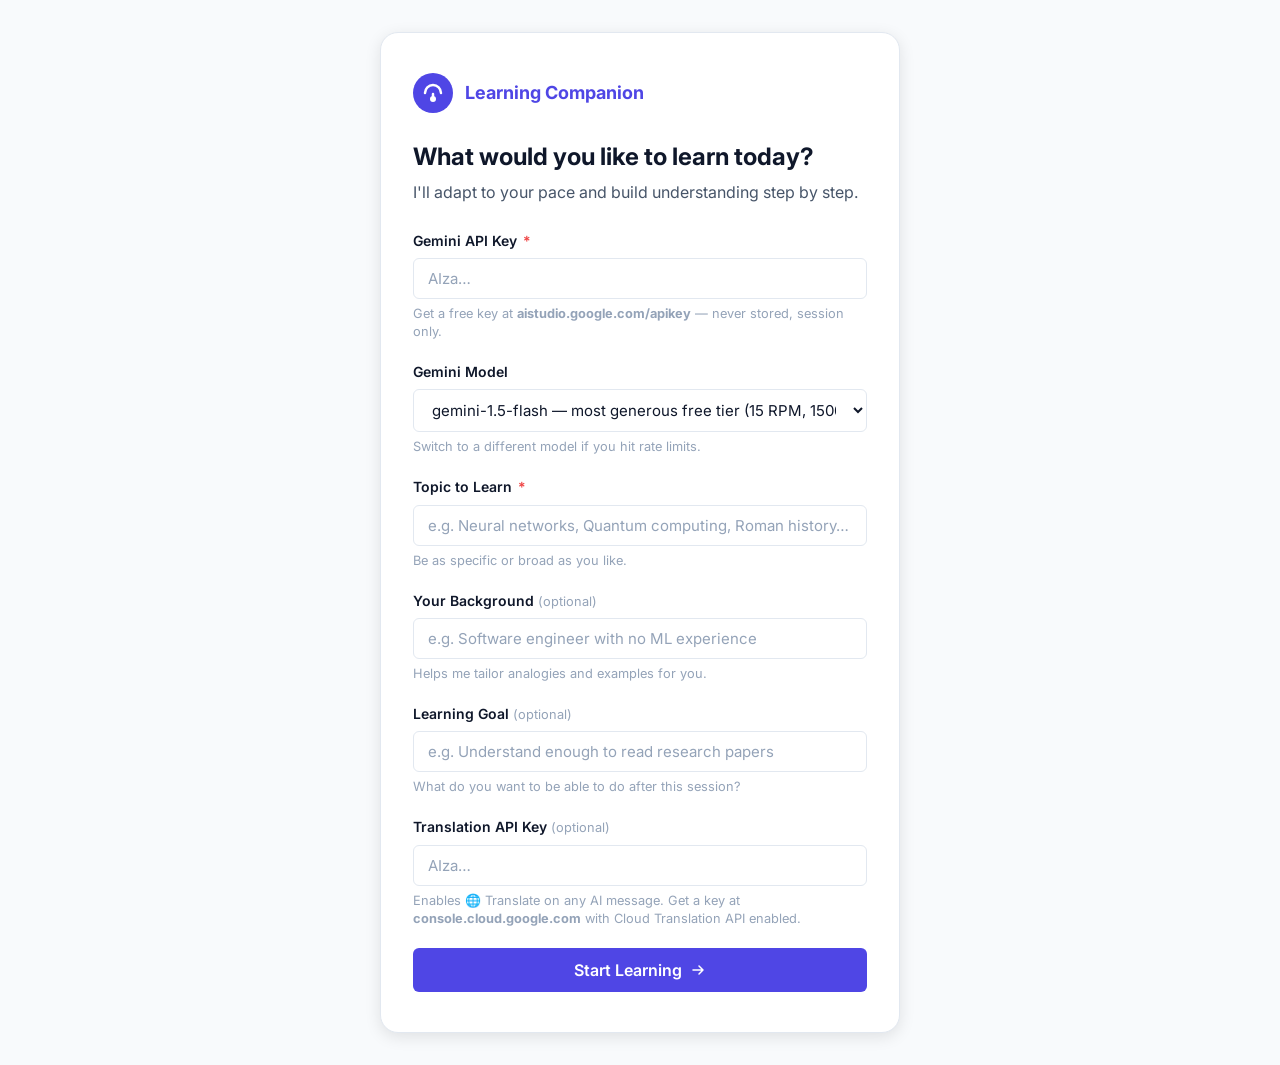
==== index.html @ 6a3974d8 "feat: model selector dropdown with gemini-1.5-flash as default - Add model dropdown (2.5-flash / 2.0" ====
<!DOCTYPE html>
<html lang="en">
<head>
  <meta charset="UTF-8" />
  <meta name="viewport" content="width=device-width, initial-scale=1.0" />
  <title>Learning Companion</title>
  <link rel="preconnect" href="https://fonts.googleapis.com" />
  <link rel="preconnect" href="https://fonts.gstatic.com" crossorigin />
  <link href="https://fonts.googleapis.com/css2?family=Inter:wght@400;500;600;700&family=JetBrains+Mono:wght@400;500&display=swap" rel="stylesheet" />
  <!-- Google Analytics 4 -->
  <script async src="https://www.googletagmanager.com/gtag/js?id=G-GL9PBMHZ4G"></script>
  <link rel="stylesheet" href="style.css?v=16" />
</head>
<body>
  <a href="#chat-messages" class="skip-nav">Skip to conversation</a>

  <!-- Setup Screen -->
  <div id="screen-setup" class="screen active" role="main" aria-label="Learning setup">
    <div class="setup-container">
      <div class="logo" aria-hidden="true">
        <svg width="40" height="40" viewBox="0 0 40 40" fill="none">
          <circle cx="20" cy="20" r="20" fill="#4F46E5"/>
          <path d="M12 20C12 15.6 15.6 12 20 12C24.4 12 28 15.6 28 20" stroke="white" stroke-width="2.5" stroke-linecap="round"/>
          <circle cx="20" cy="26" r="3" fill="white"/>
          <path d="M20 23V21" stroke="white" stroke-width="2.5" stroke-linecap="round"/>
        </svg>
        <span>Learning Companion</span>
      </div>

      <h1>What would you like to learn today?</h1>
      <p class="subtitle">I'll adapt to your pace and build understanding step by step.</p>

      <!-- Google Sign-In (shown when Firebase is ready) -->
      <div id="auth-section" class="auth-section" hidden aria-label="Google account">
        <button type="button" id="btn-google-signin" class="btn-google-signin" aria-label="Sign in with Google to save sessions to the cloud">
          <svg width="18" height="18" viewBox="0 0 18 18" fill="none" aria-hidden="true">
            <path fill="#4285F4" d="M17.64 9.2c0-.637-.057-1.251-.164-1.84H9v3.481h4.844c-.209 1.125-.843 2.078-1.796 2.717v2.258h2.908C16.658 12.015 17.64 10.741 17.64 9.2z"/>
            <path fill="#34A853" d="M9 18c2.43 0 4.467-.806 5.956-2.18l-2.908-2.258c-.806.54-1.837.861-3.048.861-2.344 0-4.328-1.584-5.036-3.711H.957v2.332A8.997 8.997 0 0 0 9 18z"/>
            <path fill="#FBBC05" d="M3.964 10.712A5.41 5.41 0 0 1 3.682 9c0-.593.102-1.17.282-1.71V4.958H.957A9.01 9.01 0 0 0 0 9c0 1.452.348 2.827.957 4.042l3.007-2.33z"/>
            <path fill="#EA4335" d="M9 3.58c1.321 0 2.508.454 3.44 1.345l2.582-2.58C13.463.891 11.426 0 9 0A9 9 0 0 0 .957 4.958L3.964 7.29C4.672 5.163 6.656 3.58 9 3.58z"/>
          </svg>
          Sign in with Google
        </button>
        <div id="auth-user-info" class="auth-user-info" hidden aria-live="polite">
          <img id="auth-avatar" class="auth-avatar" src="" alt="Profile picture" width="28" height="28" hidden />
          <span id="auth-name" class="auth-name"></span>
          <span class="auth-cloud-badge" aria-label="Sessions saved to Google Cloud">☁️ Saved to cloud</span>
          <button type="button" id="btn-signout" class="btn-link" aria-label="Sign out of Google">Sign out</button>
        </div>
      </div>

      <div id="session-banner" class="session-banner" hidden aria-live="polite">
        <span>📚 Previous session found.</span>
        <button id="btn-restore" class="btn-link">Restore it</button>
        <span>or start fresh below.</span>
      </div>

      <form id="setup-form" novalidate>
        <div class="field-group">
          <label for="api-key">Gemini API Key <span class="required" aria-label="required">*</span></label>
          <input type="password" id="api-key" placeholder="AIza…" autocomplete="off" required aria-describedby="api-key-hint" maxlength="50" />
          <span id="api-key-hint" class="field-hint">Get a free key at <strong>aistudio.google.com/apikey</strong> — never stored, session only.</span>
        </div>

        <div class="field-group">
          <label for="model-select">Gemini Model</label>
          <select id="model-select" aria-describedby="model-hint">
            <option value="gemini-2.5-flash">gemini-2.5-flash — latest, smartest (20 RPM free)</option>
            <option value="gemini-2.0-flash">gemini-2.0-flash — fast, reliable (15 RPM free)</option>
            <option value="gemini-1.5-flash" selected>gemini-1.5-flash — most generous free tier (15 RPM, 1500 RPD)</option>
          </select>
          <span id="model-hint" class="field-hint">Switch to a different model if you hit rate limits.</span>
        </div>

        <div class="field-group">
          <label for="topic">Topic to Learn <span class="required" aria-label="required">*</span></label>
          <input type="text" id="topic" placeholder="e.g. Neural networks, Quantum computing, Roman history…" required aria-describedby="topic-hint" maxlength="200" />
          <span id="topic-hint" class="field-hint">Be as specific or broad as you like.</span>
        </div>

        <div class="field-group">
          <label for="background">Your Background <span class="optional">(optional)</span></label>
          <input type="text" id="background" placeholder="e.g. Software engineer with no ML experience" aria-describedby="background-hint" maxlength="300" />
          <span id="background-hint" class="field-hint">Helps me tailor analogies and examples for you.</span>
        </div>

        <div class="field-group">
          <label for="goal">Learning Goal <span class="optional">(optional)</span></label>
          <input type="text" id="goal" placeholder="e.g. Understand enough to read research papers" aria-describedby="goal-hint" maxlength="300" />
          <span id="goal-hint" class="field-hint">What do you want to be able to do after this session?</span>
        </div>

        <div class="field-group">
          <label for="translate-key">Translation API Key <span class="optional">(optional)</span></label>
          <input type="password" id="translate-key" placeholder="AIza…" autocomplete="off" aria-describedby="translate-key-hint" maxlength="50" />
          <span id="translate-key-hint" class="field-hint">Enables 🌐 Translate on any AI message. Get a key at <strong>console.cloud.google.com</strong> with Cloud Translation API enabled.</span>
        </div>

        <button type="submit" class="btn-primary" id="start-btn">
          Start Learning
          <svg width="16" height="16" viewBox="0 0 16 16" fill="none" aria-hidden="true">
            <path d="M3 8H13M13 8L9 4M13 8L9 12" stroke="currentColor" stroke-width="1.5" stroke-linecap="round" stroke-linejoin="round"/>
          </svg>
        </button>
      </form>
    </div>
  </div>

  <!-- Learning Screen -->
  <div id="screen-learning" class="screen" role="region" aria-label="Learning session" hidden>
    <div class="learning-layout">

      <!-- Sidebar -->
      <aside class="sidebar" aria-label="Learning progress">
        <div class="sidebar-header">
          <div class="logo-sm" aria-hidden="true">🎓 Learning Companion</div>
          <button id="btn-new-session" class="btn-ghost" aria-label="Start new session">
            <svg width="14" height="14" viewBox="0 0 16 16" fill="none" aria-hidden="true">
              <path d="M2 8C2 4.68 4.68 2 8 2" stroke="currentColor" stroke-width="1.5" stroke-linecap="round"/>
              <path d="M14 8C14 11.32 11.32 14 8 14" stroke="currentColor" stroke-width="1.5" stroke-linecap="round"/>
              <path d="M5.5 2.5L2 2L2.5 5.5" stroke="currentColor" stroke-width="1.5" stroke-linecap="round" stroke-linejoin="round"/>
              <path d="M10.5 13.5L14 14L13.5 10.5" stroke="currentColor" stroke-width="1.5" stroke-linecap="round" stroke-linejoin="round"/>
            </svg>
            New
          </button>
        </div>

        <div class="profile-card" aria-live="polite" aria-label="Learner profile">
          <div class="profile-topic" id="sidebar-topic">—</div>
          <div class="level-row">
            <span class="label">Level</span>
            <span class="badge" id="sidebar-level">Assessing…</span>
          </div>
          <div class="progress-row">
            <span class="label">Understanding</span>
            <div class="progress-bar" role="progressbar" aria-valuenow="0" aria-valuemin="0" aria-valuemax="100" aria-label="Understanding score">
              <div class="progress-fill" id="progress-fill"></div>
            </div>
            <span class="progress-pct" id="progress-pct">0%</span>
          </div>
        </div>

        <div class="concepts-section">
          <h2 class="section-title">Concepts covered</h2>
          <ul id="concepts-list" class="concepts-list" aria-label="Concepts covered so far">
            <li class="concept-placeholder">Nothing yet — let's start!</li>
          </ul>
        </div>

        <div class="actions-section">
          <h2 class="section-title">Quick actions</h2>
          <div class="action-buttons" role="group" aria-label="Learning mode actions">
            <button class="action-btn" data-action="simpler"  aria-label="Explain more simply">🔽 Simpler</button>
            <button class="action-btn" data-action="deeper"   aria-label="Go deeper into topic">🔼 Deeper</button>
            <button class="action-btn" data-action="example"  aria-label="Give me an example">💡 Example</button>
            <button class="action-btn" data-action="quiz"     aria-label="Quiz me on this">🎯 Quiz Me</button>
            <button class="action-btn" data-action="summary"  aria-label="Summarise session">📋 Summary</button>
            <button class="action-btn" data-action="next"     aria-label="Move to next concept">➡️ Next Topic</button>
          </div>
        </div>
      </aside>

      <!-- Chat Area -->
      <section class="chat-section" aria-label="Conversation">
        <div class="chat-messages" id="chat-messages" role="log" aria-live="polite" aria-relevant="additions" aria-label="Chat messages">
        </div>

        <div class="chat-input-area">
          <form id="chat-form" novalidate>
            <textarea
              id="user-input"
              placeholder="Ask anything, answer questions, or say 'I don't understand'…"
              rows="1"
              aria-label="Your message"
              maxlength="2000"
            ></textarea>
            <button type="submit" id="send-btn" class="btn-send" aria-label="Send message" disabled>
              <svg width="20" height="20" viewBox="0 0 20 20" fill="none" aria-hidden="true">
                <path d="M4 10H16M16 10L11 5M16 10L11 15" stroke="currentColor" stroke-width="1.8" stroke-linecap="round" stroke-linejoin="round"/>
              </svg>
            </button>
          </form>
          <p class="input-hint">
            <kbd>Enter</kbd> to send · <kbd>Shift+Enter</kbd> for new line ·
            <kbd>Ctrl+/</kbd> focus input
          </p>
        </div>
      </section>
    </div>
  </div>

  <!-- Firebase SDKs (loaded before app.js) -->
  <script src="https://www.gstatic.com/firebasejs/10.12.0/firebase-app-compat.js"></script>
  <script src="https://www.gstatic.com/firebasejs/10.12.0/firebase-auth-compat.js"></script>
  <script src="https://www.gstatic.com/firebasejs/10.12.0/firebase-firestore-compat.js"></script>
  <script src="app.js?v=16"></script>
</body>
</html>
---- style.css ----
/* ── Reset & Base ─────────────────────────────────────────── */
*, *::before, *::after { box-sizing: border-box; margin: 0; padding: 0; }
[hidden] { display: none !important; }

:root {
  --brand:       #4F46E5;
  --brand-light: #EEF2FF;
  --brand-dark:  #3730A3;
  --surface:     #FFFFFF;
  --surface-2:   #F8FAFC;
  --surface-3:   #F1F5F9;
  --border:      #E2E8F0;
  --text-1:      #0F172A;
  --text-2:      #475569;
  --text-3:      #94A3B8;
  --success:     #10B981;
  --warning:     #F59E0B;
  --error:       #EF4444;
  --radius-sm:   6px;
  --radius-md:   12px;
  --radius-lg:   18px;
  --shadow-sm:   0 1px 3px rgba(0,0,0,.08);
  --shadow-md:   0 4px 16px rgba(0,0,0,.10);
  --transition:  180ms ease;
}

html { font-size: 16px; -webkit-font-smoothing: antialiased; }

body {
  font-family: 'Inter', system-ui, sans-serif;
  background: var(--surface-2);
  color: var(--text-1);
  min-height: 100vh;
  line-height: 1.6;
}

/* ── Skip Nav ─────────────────────────────────────────────── */
.skip-nav {
  position: absolute;
  top: -100%;
  left: 1rem;
  background: var(--brand);
  color: #fff;
  padding: .5rem 1rem;
  border-radius: 0 0 var(--radius-sm) var(--radius-sm);
  text-decoration: none;
  font-weight: 600;
  font-size: .875rem;
  z-index: 1000;
  transition: top .2s;
}
.skip-nav:focus { top: 0; }

/* ── Screens ──────────────────────────────────────────────── */
.screen { display: none; }
.screen.active { display: flex; }

/* ── Setup Screen ─────────────────────────────────────────── */
#screen-setup {
  min-height: 100vh;
  align-items: center;
  justify-content: center;
  padding: 2rem 1rem;
}

.setup-container {
  background: var(--surface);
  border: 1px solid var(--border);
  border-radius: var(--radius-lg);
  padding: 2.5rem 2rem;
  width: 100%;
  max-width: 520px;
  box-shadow: var(--shadow-md);
}

.logo {
  display: flex;
  align-items: center;
  gap: .75rem;
  margin-bottom: 1.75rem;
  font-size: 1.125rem;
  font-weight: 700;
  color: var(--brand);
}

.setup-container h1 {
  font-size: 1.5rem;
  font-weight: 700;
  line-height: 1.3;
  margin-bottom: .5rem;
}

.subtitle { color: var(--text-2); margin-bottom: 1.5rem; }

/* ── Session Banner ───────────────────────────────────────── */
.session-banner {
  background: var(--brand-light);
  border: 1px solid #C7D2FE;
  border-radius: var(--radius-sm);
  padding: .625rem .875rem;
  margin-bottom: 1.25rem;
  font-size: .875rem;
  color: var(--brand-dark);
  display: flex;
  align-items: center;
  gap: .4rem;
  flex-wrap: wrap;
}

.btn-link {
  background: none;
  border: none;
  color: var(--brand);
  font-weight: 600;
  cursor: pointer;
  font-size: inherit;
  font-family: inherit;
  text-decoration: underline;
  padding: 0;
}
.btn-link:hover { color: var(--brand-dark); }

/* ── Form Fields ──────────────────────────────────────────── */
.field-group {
  display: flex;
  flex-direction: column;
  gap: .375rem;
  margin-bottom: 1.25rem;
}

label { font-size: .875rem; font-weight: 600; color: var(--text-1); }
.required { color: var(--error); margin-left: .15rem; }
.optional  { font-weight: 400; color: var(--text-3); font-size: .8rem; }

input[type="text"],
input[type="password"],
select,
textarea {
  width: 100%;
  padding: .625rem .875rem;
  border: 1.5px solid var(--border);
  border-radius: var(--radius-sm);
  font-family: inherit;
  font-size: .9375rem;
  color: var(--text-1);
  background: var(--surface);
  transition: border-color var(--transition), box-shadow var(--transition);
  outline: none;
}

select { cursor: pointer; }
input:focus, select:focus, textarea:focus {
  border-color: var(--brand);
  box-shadow: 0 0 0 3px rgba(79,70,229,.12);
}

input::placeholder, textarea::placeholder { color: var(--text-3); }
.field-hint { font-size: .8rem; color: var(--text-3); line-height: 1.4; }

/* ── Buttons ──────────────────────────────────────────────── */
.btn-primary {
  display: flex;
  align-items: center;
  justify-content: center;
  gap: .5rem;
  width: 100%;
  padding: .75rem 1.25rem;
  background: var(--brand);
  color: #fff;
  font-family: inherit;
  font-size: 1rem;
  font-weight: 600;
  border: none;
  border-radius: var(--radius-sm);
  cursor: pointer;
  transition: background var(--transition), transform var(--transition);
  margin-top: .5rem;
}
.btn-primary:hover   { background: var(--brand-dark); }
.btn-primary:active  { transform: scale(.98); }
.btn-primary:disabled { opacity: .55; cursor: not-allowed; transform: none; }

.btn-ghost {
  display: flex;
  align-items: center;
  gap: .4rem;
  padding: .375rem .625rem;
  background: transparent;
  color: var(--text-2);
  font-family: inherit;
  font-size: .8125rem;
  font-weight: 500;
  border: 1px solid var(--border);
  border-radius: var(--radius-sm);
  cursor: pointer;
  transition: background var(--transition), color var(--transition);
}
.btn-ghost:hover { background: var(--surface-3); color: var(--text-1); }

/* ── Learning Layout ──────────────────────────────────────── */
#screen-learning { flex-direction: column; height: 100vh; overflow: hidden; }

.learning-layout {
  display: grid;
  grid-template-columns: 260px 1fr;
  height: 100%;
  overflow: hidden;
}

/* ── Sidebar ──────────────────────────────────────────────── */
.sidebar {
  display: flex;
  flex-direction: column;
  gap: 1.25rem;
  padding: 1.25rem;
  background: var(--surface);
  border-right: 1px solid var(--border);
  overflow-y: auto;
}

.sidebar-header {
  display: flex;
  align-items: center;
  justify-content: space-between;
}

.logo-sm {
  font-size: .8125rem;
  font-weight: 700;
  color: var(--brand);
}

.profile-card {
  background: var(--brand-light);
  border: 1px solid #C7D2FE;
  border-radius: var(--radius-md);
  padding: 1rem;
  display: flex;
  flex-direction: column;
  gap: .75rem;
}

.profile-topic { font-size: .9375rem; font-weight: 700; color: var(--brand-dark); line-height: 1.3; }

.level-row, .progress-row {
  display: flex;
  align-items: center;
  gap: .5rem;
  flex-wrap: wrap;
}

.label {
  font-size: .75rem;
  font-weight: 600;
  color: var(--text-2);
  text-transform: uppercase;
  letter-spacing: .04em;
  white-space: nowrap;
}

.badge {
  font-size: .75rem;
  font-weight: 600;
  padding: .2rem .6rem;
  border-radius: 999px;
  background: var(--brand);
  color: #fff;
}

.progress-bar {
  flex: 1;
  height: 6px;
  background: #C7D2FE;
  border-radius: 999px;
  overflow: hidden;
  min-width: 60px;
}

.progress-fill {
  height: 100%;
  width: 0%;
  background: var(--brand);
  border-radius: 999px;
  transition: width .6s ease;
}

.progress-pct { font-size: .75rem; font-weight: 600; color: var(--brand-dark); min-width: 2.5rem; text-align: right; }

/* ── Concepts ─────────────────────────────────────────────── */
.section-title {
  font-size: .75rem;
  font-weight: 700;
  color: var(--text-3);
  text-transform: uppercase;
  letter-spacing: .06em;
  margin-bottom: .5rem;
}

.concepts-list { list-style: none; display: flex; flex-direction: column; gap: .375rem; }

.concept-item {
  display: flex;
  align-items: center;
  gap: .5rem;
  font-size: .8125rem;
  color: var(--text-2);
}
.concept-item::before { content: "✓"; color: var(--success); font-weight: 700; font-size: .75rem; flex-shrink: 0; }
.concept-placeholder { font-size: .8125rem; color: var(--text-3); font-style: italic; }

/* ── Action Buttons ───────────────────────────────────────── */
.action-buttons { display: grid; grid-template-columns: 1fr 1fr; gap: .5rem; }

.action-btn {
  display: flex;
  align-items: center;
  gap: .35rem;
  padding: .5rem .625rem;
  background: var(--surface-3);
  border: 1px solid var(--border);
  border-radius: var(--radius-sm);
  font-family: inherit;
  font-size: .78rem;
  font-weight: 500;
  color: var(--text-2);
  cursor: pointer;
  transition: background var(--transition), color var(--transition), border-color var(--transition);
  text-align: left;
}
.action-btn:hover { background: var(--brand-light); border-color: #A5B4FC; color: var(--brand-dark); }

/* ── Chat ─────────────────────────────────────────────────── */
.chat-section { display: flex; flex-direction: column; overflow: hidden; background: var(--surface-2); }

.chat-messages {
  flex: 1;
  overflow-y: auto;
  padding: 1.5rem 1.25rem;
  display: flex;
  flex-direction: column;
  gap: 1rem;
  scroll-behavior: smooth;
}

/* ── Message Bubbles ──────────────────────────────────────── */
.message {
  display: flex;
  gap: .75rem;
  max-width: 780px;
  animation: fadeUp .2s ease;
}
@keyframes fadeUp {
  from { opacity: 0; transform: translateY(8px); }
  to   { opacity: 1; transform: translateY(0); }
}

.message.user { align-self: flex-end; flex-direction: row-reverse; }

.message-avatar {
  width: 32px;
  height: 32px;
  border-radius: 50%;
  display: flex;
  align-items: center;
  justify-content: center;
  font-size: .8rem;
  font-weight: 700;
  flex-shrink: 0;
  margin-top: .25rem;
}
.message.assistant .message-avatar { background: var(--brand); color: #fff; }
.message.user .message-avatar { background: var(--surface-3); color: var(--text-2); border: 1px solid var(--border); }

.message-content { display: flex; flex-direction: column; gap: .375rem; max-width: calc(100% - 3rem); }

.message-bubble {
  padding: .875rem 1.125rem;
  border-radius: var(--radius-md);
  font-size: .9375rem;
  line-height: 1.65;
}
.message.assistant .message-bubble {
  background: var(--surface);
  border: 1px solid var(--border);
  border-top-left-radius: 4px;
  box-shadow: var(--shadow-sm);
}
.message.user .message-bubble {
  background: var(--brand);
  color: #fff;
  border-top-right-radius: 4px;
}

/* Message actions row */
.message-actions {
  display: flex;
  gap: .375rem;
  align-items: center;
  padding: 0 .25rem;
}

.msg-action-btn {
  display: flex;
  align-items: center;
  gap: .25rem;
  padding: .2rem .5rem;
  font-family: inherit;
  font-size: .72rem;
  font-weight: 500;
  color: var(--text-3);
  background: transparent;
  border: 1px solid transparent;
  border-radius: var(--radius-sm);
  cursor: pointer;
  transition: all var(--transition);
  white-space: nowrap;
}
.msg-action-btn:hover { background: var(--surface-3); border-color: var(--border); color: var(--text-2); }
.msg-action-btn.active { color: var(--brand); border-color: #A5B4FC; background: var(--brand-light); }

/* Markdown styles inside bubbles */
.message-bubble h1, .message-bubble h2, .message-bubble h3 {
  font-size: 1rem; font-weight: 700; margin: .75rem 0 .35rem; color: var(--text-1);
}
.message-bubble h1:first-child,
.message-bubble h2:first-child,
.message-bubble h3:first-child { margin-top: 0; }
.message-bubble p { margin-bottom: .6rem; }
.message-bubble p:last-child { margin-bottom: 0; }
.message-bubble ul, .message-bubble ol { padding-left: 1.4rem; margin-bottom: .6rem; }
.message-bubble li { margin-bottom: .25rem; }
.message-bubble code {
  font-family: 'JetBrains Mono', monospace;
  font-size: .85em;
  background: var(--surface-3);
  padding: .1em .35em;
  border-radius: 4px;
  color: var(--brand-dark);
}
.message-bubble pre {
  background: var(--text-1);
  color: #E2E8F0;
  padding: .875rem 1rem;
  border-radius: var(--radius-sm);
  overflow-x: auto;
  margin: .75rem 0;
}
.message-bubble pre code { background: transparent; color: inherit; padding: 0; font-size: .82rem; }
.message-bubble strong { font-weight: 700; }
.message-bubble em { font-style: italic; }
.message-bubble blockquote {
  border-left: 3px solid var(--brand);
  padding-left: .875rem;
  color: var(--text-2);
  font-style: italic;
  margin: .5rem 0;
}

/* Streaming cursor */
.streaming-cursor::after {
  content: '▋';
  color: var(--brand);
  animation: blink .7s steps(1) infinite;
}
@keyframes blink { 50% { opacity: 0; } }

/* ── Typing indicator ─────────────────────────────────────── */
.typing-indicator { display: flex; gap: 4px; align-items: center; padding: .5rem 0; }
.typing-dot { width: 7px; height: 7px; border-radius: 50%; background: var(--text-3); animation: bounce .9s infinite; }
.typing-dot:nth-child(2) { animation-delay: .15s; }
.typing-dot:nth-child(3) { animation-delay: .30s; }
@keyframes bounce { 0%, 80%, 100% { transform: translateY(0); } 40% { transform: translateY(-6px); } }

/* ── Chat Input ───────────────────────────────────────────── */
.chat-input-area {
  padding: .875rem 1.25rem 1rem;
  background: var(--surface);
  border-top: 1px solid var(--border);
}
#chat-form { display: flex; gap: .625rem; align-items: flex-end; }
textarea#user-input {
  flex: 1;
  resize: none;
  max-height: 160px;
  overflow-y: auto;
  padding: .625rem .875rem;
  border-radius: var(--radius-md);
  font-size: .9375rem;
  line-height: 1.5;
  border: 1.5px solid var(--border);
}
.btn-send {
  width: 42px;
  height: 42px;
  border-radius: 50%;
  background: var(--brand);
  border: none;
  color: #fff;
  cursor: pointer;
  display: flex;
  align-items: center;
  justify-content: center;
  transition: background var(--transition), transform var(--transition);
  flex-shrink: 0;
}
.btn-send:hover   { background: var(--brand-dark); }
.btn-send:active  { transform: scale(.93); }
.btn-send:disabled { opacity: .45; cursor: not-allowed; transform: none; }

.input-hint { font-size: .75rem; color: var(--text-3); margin-top: .45rem; text-align: right; }
kbd {
  font-family: 'JetBrains Mono', monospace;
  font-size: .7rem;
  background: var(--surface-3);
  border: 1px solid var(--border);
  border-radius: 3px;
  padding: .05rem .3rem;
}

/* ── Toast ────────────────────────────────────────────────── */
.toast {
  position: fixed;
  bottom: 1.5rem;
  left: 50%;
  transform: translateX(-50%);
  background: var(--error);
  color: #fff;
  padding: .75rem 1.25rem;
  border-radius: var(--radius-md);
  font-size: .875rem;
  font-weight: 500;
  box-shadow: var(--shadow-md);
  z-index: 999;
  animation: toastIn .25s ease;
  max-width: 90vw;
  text-align: center;
}
@keyframes toastIn {
  from { opacity: 0; transform: translateX(-50%) translateY(12px); }
  to   { opacity: 1; transform: translateX(-50%) translateY(0); }
}
.toast-warning { background: var(--warning); color: #1a1a1a; }

/* ── Focus visible (keyboard nav) ────────────────────────── */
:focus-visible {
  outline: 2.5px solid var(--brand);
  outline-offset: 2px;
  border-radius: 3px;
}

/* ── Google Auth Section ──────────────────────────────────── */
.auth-section {
  margin-bottom: 1.25rem;
  display: flex;
  flex-direction: column;
  gap: .625rem;
}

.btn-google-signin {
  display: flex;
  align-items: center;
  justify-content: center;
  gap: .625rem;
  width: 100%;
  padding: .625rem 1rem;
  background: #fff;
  color: #3c4043;
  font-family: inherit;
  font-size: .9rem;
  font-weight: 500;
  border: 1.5px solid var(--border);
  border-radius: var(--radius-sm);
  cursor: pointer;
  transition: background var(--transition), box-shadow var(--transition);
  box-shadow: var(--shadow-sm);
}
.btn-google-signin:hover {
  background: var(--surface-2);
  box-shadow: var(--shadow-md);
}

.auth-user-info {
  display: flex;
  align-items: center;
  gap: .5rem;
  padding: .5rem .75rem;
  background: #F0FDF4;
  border: 1px solid #BBF7D0;
  border-radius: var(--radius-sm);
  font-size: .8125rem;
  flex-wrap: wrap;
}

.auth-avatar {
  width: 28px;
  height: 28px;
  border-radius: 50%;
  object-fit: cover;
  flex-shrink: 0;
}

.auth-name {
  font-weight: 600;
  color: var(--text-1);
  flex: 1;
  min-width: 0;
  overflow: hidden;
  text-overflow: ellipsis;
  white-space: nowrap;
}

.auth-cloud-badge {
  font-size: .75rem;
  color: #16A34A;
  font-weight: 500;
  white-space: nowrap;
}

.btn-signout {
  font-size: .75rem;
  margin-left: auto;
}

/* ── MCQ Quiz ─────────────────────────────────────────────── */
.mcq-options {
  display: grid;
  gap: .5rem;
  margin-top: .875rem;
}
.mcq-option {
  display: flex;
  align-items: flex-start;
  gap: .625rem;
  padding: .625rem .875rem;
  background: var(--surface);
  border: 1.5px solid var(--border);
  border-radius: var(--radius-sm);
  font-family: inherit;
  font-size: .9rem;
  text-align: left;
  cursor: pointer;
  transition: all var(--transition);
  width: 100%;
}
.mcq-option:hover:not(:disabled) {
  border-color: var(--brand);
  background: var(--brand-light);
}
.mcq-option.selected { border-color: var(--brand);   background: var(--brand-light); font-weight: 500; }
.mcq-option.correct  { border-color: var(--success);  background: #F0FDF4; }
.mcq-option.wrong    { border-color: var(--error);    background: #FEF2F2; }
.mcq-option:disabled { cursor: not-allowed; }
.mcq-label {
  display: inline-flex;
  align-items: center;
  justify-content: center;
  min-width: 24px;
  height: 24px;
  border-radius: 50%;
  background: var(--surface-3);
  font-weight: 700;
  font-size: .78rem;
  flex-shrink: 0;
  color: var(--text-2);
  transition: all var(--transition);
}
.mcq-option.selected .mcq-label { background: var(--brand);   color: #fff; }
.mcq-option.correct  .mcq-label { background: var(--success); color: #fff; }
.mcq-option.wrong    .mcq-label { background: var(--error);   color: #fff; }
.mcq-text { flex: 1; line-height: 1.45; }

/* ── Concept pop-in animation ─────────────────────────────── */
@keyframes conceptPop {
  0%   { transform: scale(.8); opacity: 0; background: var(--brand-light); }
  60%  { transform: scale(1.06); }
  100% { transform: scale(1);   opacity: 1; background: transparent; }
}
.concept-new { animation: conceptPop .65s ease forwards; }

/* ── Translation box ──────────────────────────────────────── */
.translation-box {
  margin-top: .625rem;
  padding: .625rem .875rem;
  background: var(--brand-light);
  border: 1px solid #A5B4FC;
  border-radius: var(--radius-sm);
  font-size: .875rem;
  line-height: 1.6;
  color: var(--text-1);
}
.translation-box .translation-lang {
  font-size: .72rem;
  font-weight: 600;
  color: var(--brand);
  text-transform: uppercase;
  letter-spacing: .05em;
  margin-bottom: .3rem;
}

/* ── Responsive ───────────────────────────────────────────── */
@media (max-width: 640px) {
  .learning-layout { grid-template-columns: 1fr; grid-template-rows: auto 1fr; }
  .sidebar {
    border-right: none;
    border-bottom: 1px solid var(--border);
    flex-direction: row;
    flex-wrap: wrap;
    gap: .75rem;
    overflow-x: auto;
    padding: .75rem 1rem;
  }
  .concepts-section { display: none; }
  .action-buttons { display: flex; flex-wrap: nowrap; gap: .375rem; overflow-x: auto; }
  .action-btn { white-space: nowrap; }
}
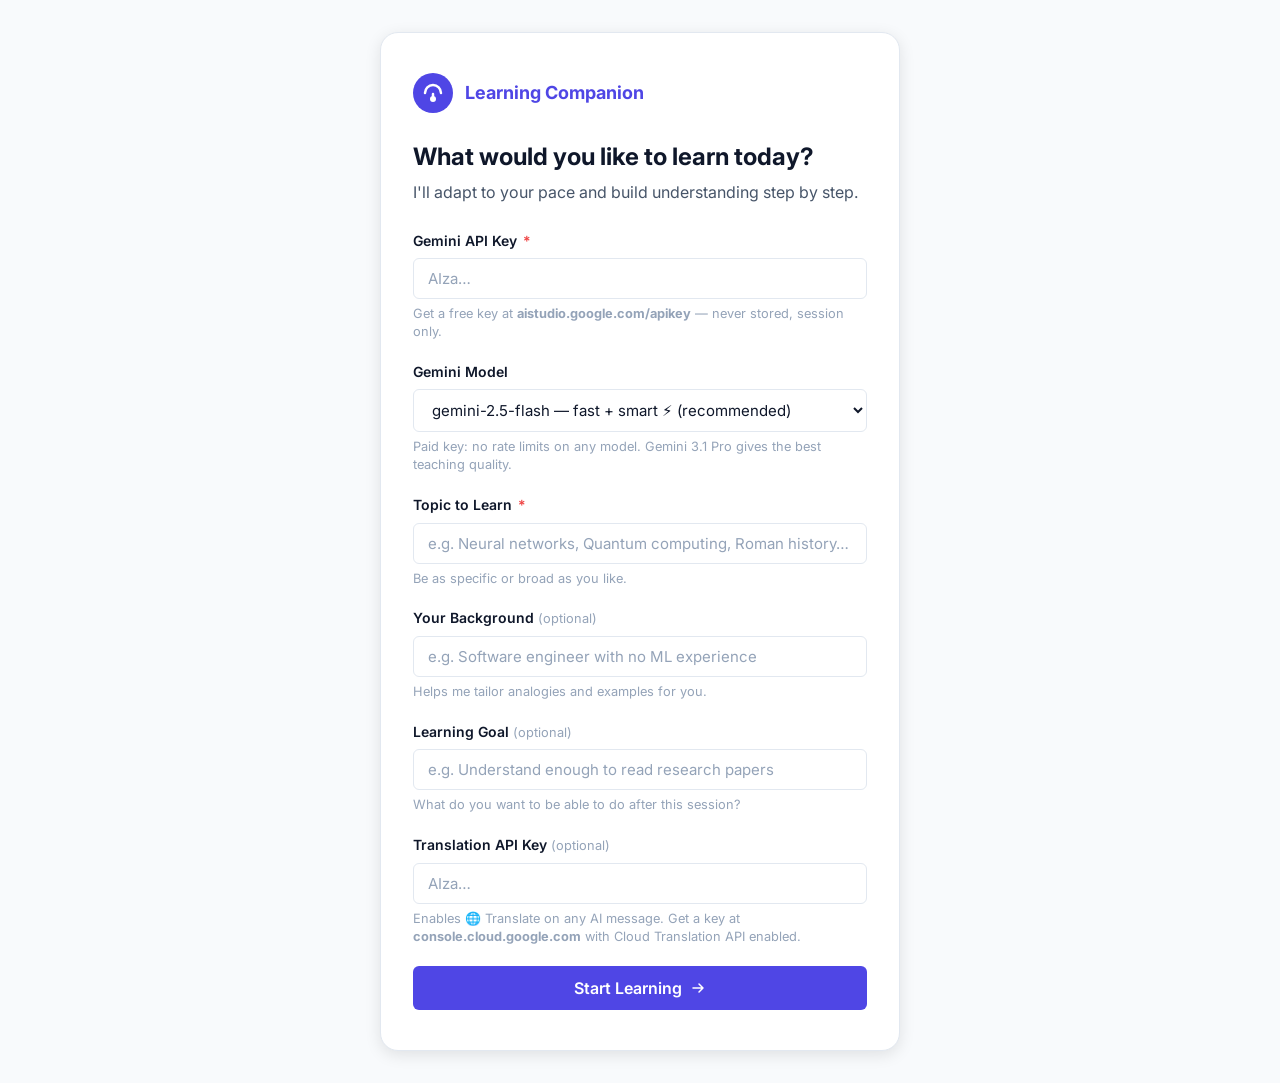
==== commit c4f5939a: "feat: expand model selector with Gemini 3 previews and 2.5 Pro - Add gemini-3.1-pro-preview and gemi" ====
--- a/index.html
+++ b/index.html
@@ -9,7 +9,7 @@
   <link href="https://fonts.googleapis.com/css2?family=Inter:wght@400;500;600;700&family=JetBrains+Mono:wght@400;500&display=swap" rel="stylesheet" />
   <!-- Google Analytics 4 -->
   <script async src="https://www.googletagmanager.com/gtag/js?id=G-GL9PBMHZ4G"></script>
-  <link rel="stylesheet" href="style.css?v=16" />
+  <link rel="stylesheet" href="style.css?v=17" />
 </head>
 <body>
   <a href="#chat-messages" class="skip-nav">Skip to conversation</a>
@@ -65,11 +65,20 @@
         <div class="field-group">
           <label for="model-select">Gemini Model</label>
           <select id="model-select" aria-describedby="model-hint">
-            <option value="gemini-2.5-flash">gemini-2.5-flash — latest, smartest (20 RPM free)</option>
-            <option value="gemini-2.0-flash">gemini-2.0-flash — fast, reliable (15 RPM free)</option>
-            <option value="gemini-1.5-flash" selected>gemini-1.5-flash — most generous free tier (15 RPM, 1500 RPD)</option>
+            <optgroup label="Gemini 3 (Preview)">
+              <option value="gemini-3.1-pro-preview">gemini-3.1-pro-preview — newest &amp; smartest ✨</option>
+              <option value="gemini-3-flash-preview">gemini-3-flash-preview — next-gen, fast</option>
+            </optgroup>
+            <optgroup label="Gemini 2.5 (Stable)">
+              <option value="gemini-2.5-pro">gemini-2.5-pro — best stable, deep reasoning</option>
+              <option value="gemini-2.5-flash" selected>gemini-2.5-flash — fast + smart ⚡ (recommended)</option>
+              <option value="gemini-2.5-flash-lite">gemini-2.5-flash-lite — fastest, lightest</option>
+            </optgroup>
+            <optgroup label="Gemini 2.0">
+              <option value="gemini-2.0-flash">gemini-2.0-flash — reliable fallback</option>
+            </optgroup>
           </select>
-          <span id="model-hint" class="field-hint">Switch to a different model if you hit rate limits.</span>
+          <span id="model-hint" class="field-hint">Paid key: no rate limits on any model. Gemini 3.1 Pro gives the best teaching quality.</span>
         </div>
 
         <div class="field-group">
@@ -193,6 +202,6 @@
   <script src="https://www.gstatic.com/firebasejs/10.12.0/firebase-app-compat.js"></script>
   <script src="https://www.gstatic.com/firebasejs/10.12.0/firebase-auth-compat.js"></script>
   <script src="https://www.gstatic.com/firebasejs/10.12.0/firebase-firestore-compat.js"></script>
-  <script src="app.js?v=16"></script>
+  <script src="app.js?v=17"></script>
 </body>
 </html>
--- a/style.css
+++ b/style.css
@@ -149,6 +149,8 @@
 }
 
 select { cursor: pointer; }
+select optgroup { font-weight: 700; color: var(--text-2); }
+select option   { font-weight: 400; color: var(--text-1); }
 input:focus, select:focus, textarea:focus {
   border-color: var(--brand);
   box-shadow: 0 0 0 3px rgba(79,70,229,.12);
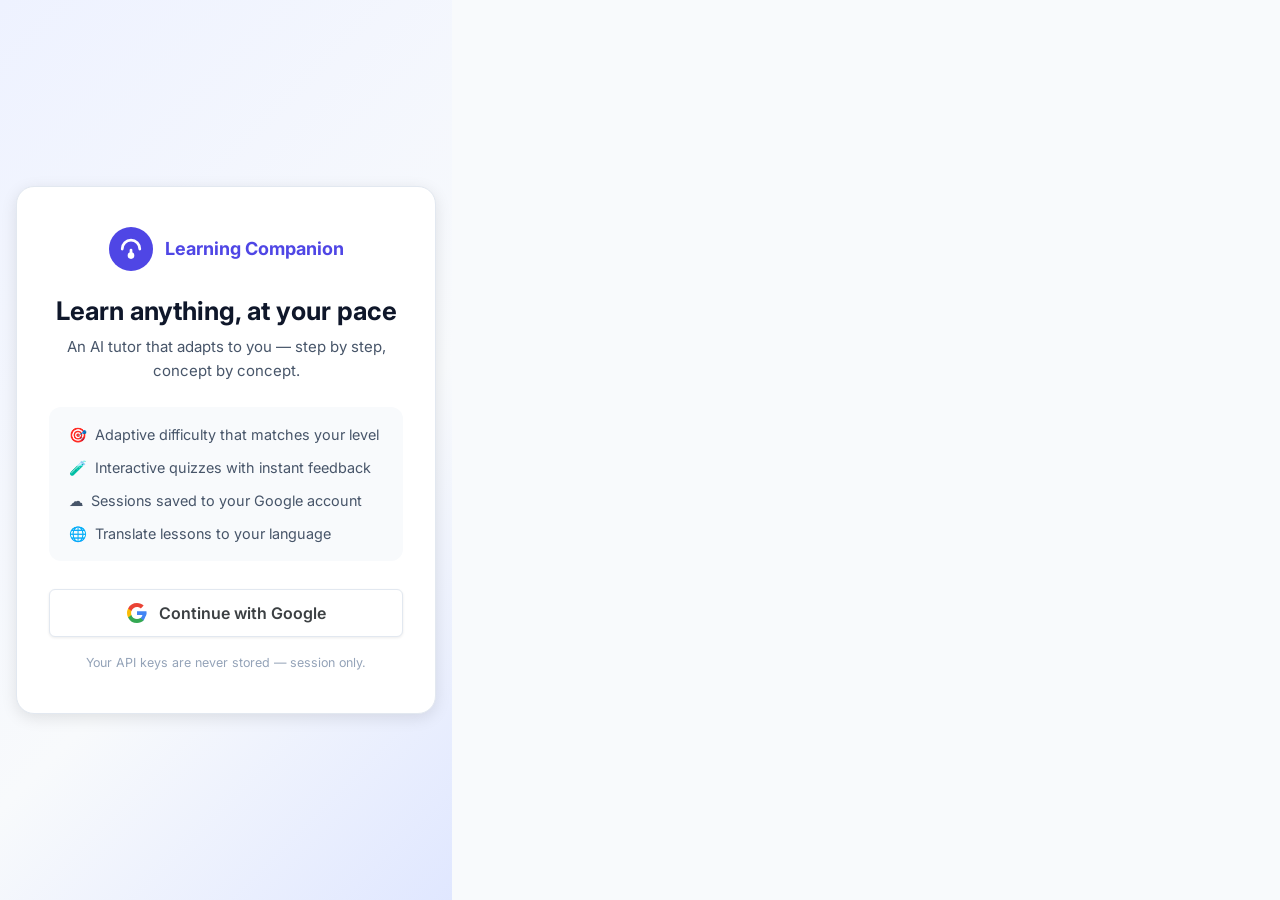
==== commit 561532ba: "feat: Google Sign-In gate — login screen required before setup - Add dedicated screen-login as first" ====
--- a/index.html
+++ b/index.html
@@ -9,45 +9,80 @@
   <link href="https://fonts.googleapis.com/css2?family=Inter:wght@400;500;600;700&family=JetBrains+Mono:wght@400;500&display=swap" rel="stylesheet" />
   <!-- Google Analytics 4 -->
   <script async src="https://www.googletagmanager.com/gtag/js?id=G-GL9PBMHZ4G"></script>
-  <link rel="stylesheet" href="style.css?v=17" />
+  <link rel="stylesheet" href="style.css?v=18" />
 </head>
 <body>
   <a href="#chat-messages" class="skip-nav">Skip to conversation</a>
 
+  <!-- Login Screen -->
+  <div id="screen-login" class="screen active" role="main" aria-label="Sign in to Learning Companion">
+    <div class="login-container">
+      <div class="login-card">
+        <div class="logo" aria-hidden="true">
+          <svg width="44" height="44" viewBox="0 0 40 40" fill="none">
+            <circle cx="20" cy="20" r="20" fill="#4F46E5"/>
+            <path d="M12 20C12 15.6 15.6 12 20 12C24.4 12 28 15.6 28 20" stroke="white" stroke-width="2.5" stroke-linecap="round"/>
+            <circle cx="20" cy="26" r="3" fill="white"/>
+            <path d="M20 23V21" stroke="white" stroke-width="2.5" stroke-linecap="round"/>
+          </svg>
+          <span>Learning Companion</span>
+        </div>
+
+        <h1 class="login-headline">Learn anything, at your pace</h1>
+        <p class="login-sub">An AI tutor that adapts to you — step by step, concept by concept.</p>
+
+        <ul class="login-features" aria-label="Features">
+          <li><span aria-hidden="true">🎯</span> Adaptive difficulty that matches your level</li>
+          <li><span aria-hidden="true">🧪</span> Interactive quizzes with instant feedback</li>
+          <li><span aria-hidden="true">☁️</span> Sessions saved to your Google account</li>
+          <li><span aria-hidden="true">🌐</span> Translate lessons to your language</li>
+        </ul>
+
+        <div id="login-firebase-status" aria-live="polite">
+          <div class="login-loading" id="login-loading" aria-label="Loading…">
+            <div class="spinner" aria-hidden="true"></div>
+            <span>Initialising…</span>
+          </div>
+          <button type="button" id="btn-google-signin" class="btn-google-signin-lg" hidden aria-label="Continue with Google">
+            <svg width="20" height="20" viewBox="0 0 18 18" fill="none" aria-hidden="true">
+              <path fill="#4285F4" d="M17.64 9.2c0-.637-.057-1.251-.164-1.84H9v3.481h4.844c-.209 1.125-.843 2.078-1.796 2.717v2.258h2.908C16.658 12.015 17.64 10.741 17.64 9.2z"/>
+              <path fill="#34A853" d="M9 18c2.43 0 4.467-.806 5.956-2.18l-2.908-2.258c-.806.54-1.837.861-3.048.861-2.344 0-4.328-1.584-5.036-3.711H.957v2.332A8.997 8.997 0 0 0 9 18z"/>
+              <path fill="#FBBC05" d="M3.964 10.712A5.41 5.41 0 0 1 3.682 9c0-.593.102-1.17.282-1.71V4.958H.957A9.01 9.01 0 0 0 0 9c0 1.452.348 2.827.957 4.042l3.007-2.33z"/>
+              <path fill="#EA4335" d="M9 3.58c1.321 0 2.508.454 3.44 1.345l2.582-2.58C13.463.891 11.426 0 9 0A9 9 0 0 0 .957 4.958L3.964 7.29C4.672 5.163 6.656 3.58 9 3.58z"/>
+            </svg>
+            Continue with Google
+          </button>
+        </div>
+
+        <p class="login-note">Your API keys are never stored — session only.</p>
+      </div>
+    </div>
+  </div>
+
   <!-- Setup Screen -->
-  <div id="screen-setup" class="screen active" role="main" aria-label="Learning setup">
+  <div id="screen-setup" class="screen" role="main" aria-label="Learning setup" hidden>
     <div class="setup-container">
-      <div class="logo" aria-hidden="true">
-        <svg width="40" height="40" viewBox="0 0 40 40" fill="none">
-          <circle cx="20" cy="20" r="20" fill="#4F46E5"/>
-          <path d="M12 20C12 15.6 15.6 12 20 12C24.4 12 28 15.6 28 20" stroke="white" stroke-width="2.5" stroke-linecap="round"/>
-          <circle cx="20" cy="26" r="3" fill="white"/>
-          <path d="M20 23V21" stroke="white" stroke-width="2.5" stroke-linecap="round"/>
-        </svg>
-        <span>Learning Companion</span>
+
+      <!-- Signed-in user bar -->
+      <div class="setup-user-bar" aria-label="Signed-in account">
+        <div class="logo-sm" aria-hidden="true">
+          <svg width="24" height="24" viewBox="0 0 40 40" fill="none">
+            <circle cx="20" cy="20" r="20" fill="#4F46E5"/>
+            <path d="M12 20C12 15.6 15.6 12 20 12C24.4 12 28 15.6 28 20" stroke="white" stroke-width="2" stroke-linecap="round"/>
+            <circle cx="20" cy="26" r="3" fill="white"/>
+            <path d="M20 23V21" stroke="white" stroke-width="2" stroke-linecap="round"/>
+          </svg>
+          Learning Companion
+        </div>
+        <div class="setup-user-info">
+          <img id="auth-avatar" class="auth-avatar" src="" alt="" width="26" height="26" hidden />
+          <span id="auth-name" class="auth-name"></span>
+          <button type="button" id="btn-signout" class="btn-link" aria-label="Sign out">Sign out</button>
+        </div>
       </div>
 
       <h1>What would you like to learn today?</h1>
       <p class="subtitle">I'll adapt to your pace and build understanding step by step.</p>
-
-      <!-- Google Sign-In (shown when Firebase is ready) -->
-      <div id="auth-section" class="auth-section" hidden aria-label="Google account">
-        <button type="button" id="btn-google-signin" class="btn-google-signin" aria-label="Sign in with Google to save sessions to the cloud">
-          <svg width="18" height="18" viewBox="0 0 18 18" fill="none" aria-hidden="true">
-            <path fill="#4285F4" d="M17.64 9.2c0-.637-.057-1.251-.164-1.84H9v3.481h4.844c-.209 1.125-.843 2.078-1.796 2.717v2.258h2.908C16.658 12.015 17.64 10.741 17.64 9.2z"/>
-            <path fill="#34A853" d="M9 18c2.43 0 4.467-.806 5.956-2.18l-2.908-2.258c-.806.54-1.837.861-3.048.861-2.344 0-4.328-1.584-5.036-3.711H.957v2.332A8.997 8.997 0 0 0 9 18z"/>
-            <path fill="#FBBC05" d="M3.964 10.712A5.41 5.41 0 0 1 3.682 9c0-.593.102-1.17.282-1.71V4.958H.957A9.01 9.01 0 0 0 0 9c0 1.452.348 2.827.957 4.042l3.007-2.33z"/>
-            <path fill="#EA4335" d="M9 3.58c1.321 0 2.508.454 3.44 1.345l2.582-2.58C13.463.891 11.426 0 9 0A9 9 0 0 0 .957 4.958L3.964 7.29C4.672 5.163 6.656 3.58 9 3.58z"/>
-          </svg>
-          Sign in with Google
-        </button>
-        <div id="auth-user-info" class="auth-user-info" hidden aria-live="polite">
-          <img id="auth-avatar" class="auth-avatar" src="" alt="Profile picture" width="28" height="28" hidden />
-          <span id="auth-name" class="auth-name"></span>
-          <span class="auth-cloud-badge" aria-label="Sessions saved to Google Cloud">☁️ Saved to cloud</span>
-          <button type="button" id="btn-signout" class="btn-link" aria-label="Sign out of Google">Sign out</button>
-        </div>
-      </div>
 
       <div id="session-banner" class="session-banner" hidden aria-live="polite">
         <span>📚 Previous session found.</span>
@@ -202,6 +237,6 @@
   <script src="https://www.gstatic.com/firebasejs/10.12.0/firebase-app-compat.js"></script>
   <script src="https://www.gstatic.com/firebasejs/10.12.0/firebase-auth-compat.js"></script>
   <script src="https://www.gstatic.com/firebasejs/10.12.0/firebase-firestore-compat.js"></script>
-  <script src="app.js?v=17"></script>
+  <script src="app.js?v=18"></script>
 </body>
 </html>
--- a/style.css
+++ b/style.css
@@ -699,6 +699,123 @@
   margin-bottom: .3rem;
 }
 
+/* ── Login Screen ─────────────────────────────────────────── */
+.login-container {
+  min-height: 100vh;
+  display: flex;
+  align-items: center;
+  justify-content: center;
+  padding: 2rem 1rem;
+  background: linear-gradient(135deg, #EEF2FF 0%, #F8FAFC 60%, #E0E7FF 100%);
+}
+.login-card {
+  background: var(--surface);
+  border-radius: var(--radius-lg);
+  box-shadow: var(--shadow-md);
+  padding: 2.5rem 2rem;
+  max-width: 420px;
+  width: 100%;
+  text-align: center;
+  border: 1px solid var(--border);
+}
+.login-card .logo {
+  justify-content: center;
+  margin-bottom: 1.5rem;
+}
+.login-headline {
+  font-size: 1.6rem;
+  font-weight: 700;
+  color: var(--text-1);
+  margin-bottom: .5rem;
+  line-height: 1.25;
+}
+.login-sub {
+  color: var(--text-2);
+  font-size: .9375rem;
+  margin-bottom: 1.5rem;
+}
+.login-features {
+  list-style: none;
+  text-align: left;
+  margin: 0 0 1.75rem;
+  display: flex;
+  flex-direction: column;
+  gap: .625rem;
+  background: var(--surface-2);
+  border-radius: var(--radius-md);
+  padding: 1rem 1.25rem;
+}
+.login-features li {
+  font-size: .9rem;
+  color: var(--text-2);
+  display: flex;
+  align-items: center;
+  gap: .5rem;
+}
+.btn-google-signin-lg {
+  display: flex;
+  align-items: center;
+  justify-content: center;
+  gap: .75rem;
+  width: 100%;
+  padding: .8rem 1.25rem;
+  background: #fff;
+  color: #3c4043;
+  font-family: inherit;
+  font-size: 1rem;
+  font-weight: 600;
+  border: 1.5px solid var(--border);
+  border-radius: var(--radius-sm);
+  cursor: pointer;
+  transition: box-shadow var(--transition), background var(--transition);
+  box-shadow: var(--shadow-sm);
+  margin-bottom: 1rem;
+}
+.btn-google-signin-lg:hover {
+  background: var(--surface-2);
+  box-shadow: var(--shadow-md);
+}
+.login-loading {
+  display: flex;
+  align-items: center;
+  justify-content: center;
+  gap: .625rem;
+  color: var(--text-3);
+  font-size: .875rem;
+  padding: .8rem;
+  margin-bottom: 1rem;
+}
+.spinner {
+  width: 18px;
+  height: 18px;
+  border: 2px solid var(--border);
+  border-top-color: var(--brand);
+  border-radius: 50%;
+  animation: spin .7s linear infinite;
+}
+@keyframes spin { to { transform: rotate(360deg); } }
+.login-note {
+  font-size: .78rem;
+  color: var(--text-3);
+  margin: 0;
+}
+
+/* ── Setup user bar ───────────────────────────────────────── */
+.setup-user-bar {
+  display: flex;
+  align-items: center;
+  justify-content: space-between;
+  margin-bottom: 1.75rem;
+  padding-bottom: 1rem;
+  border-bottom: 1px solid var(--border);
+}
+.setup-user-info {
+  display: flex;
+  align-items: center;
+  gap: .5rem;
+  font-size: .8125rem;
+}
+
 /* ── Responsive ───────────────────────────────────────────── */
 @media (max-width: 640px) {
   .learning-layout { grid-template-columns: 1fr; grid-template-rows: auto 1fr; }
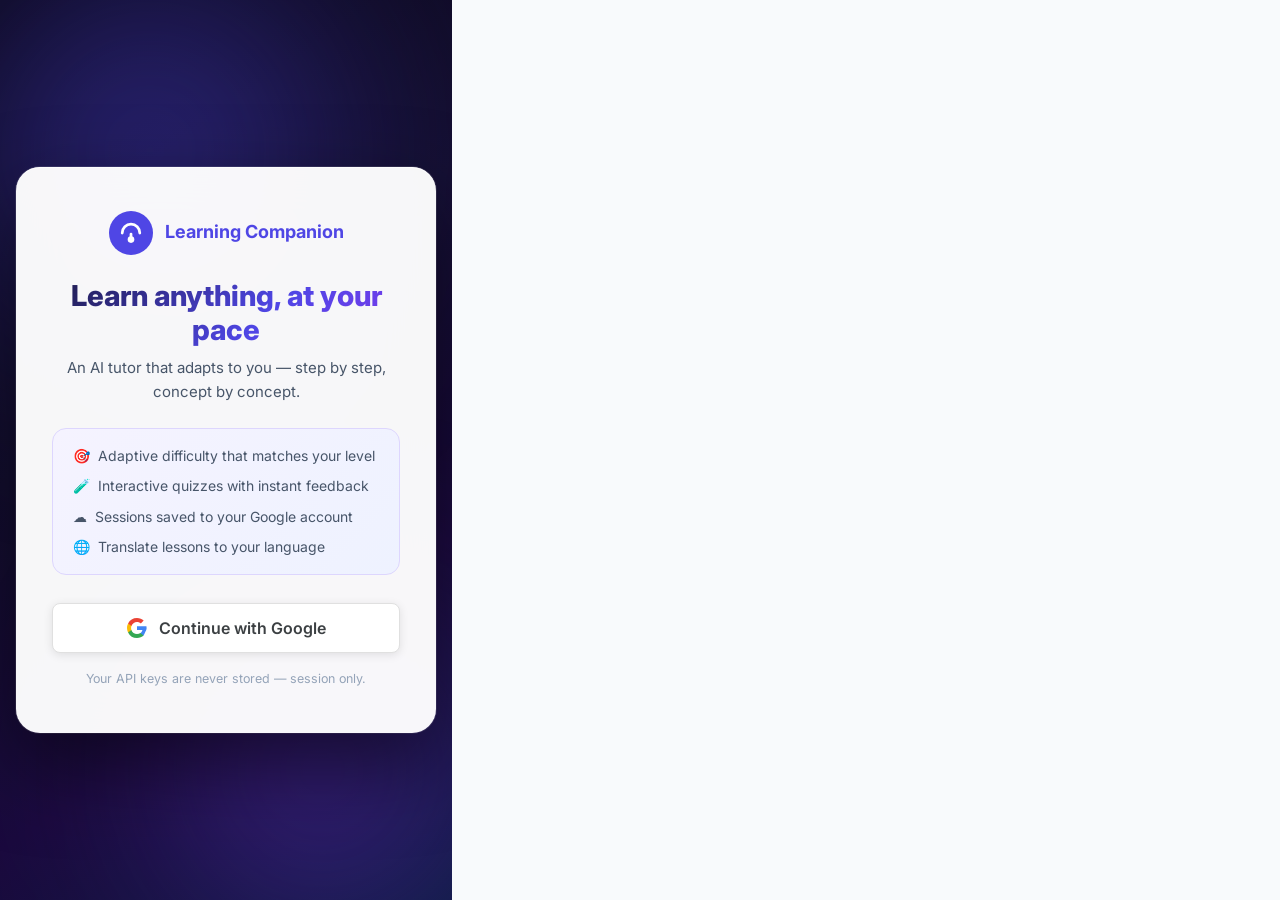
==== commit 6e2dde3d: "feat: major UI overhaul — dark sidebar, animated login hero, gradients throughout" ====
--- a/index.html
+++ b/index.html
@@ -9,7 +9,7 @@
   <link href="https://fonts.googleapis.com/css2?family=Inter:wght@400;500;600;700&family=JetBrains+Mono:wght@400;500&display=swap" rel="stylesheet" />
   <!-- Google Analytics 4 -->
   <script async src="https://www.googletagmanager.com/gtag/js?id=G-GL9PBMHZ4G"></script>
-  <link rel="stylesheet" href="style.css?v=18" />
+  <link rel="stylesheet" href="style.css?v=20" />
 </head>
 <body>
   <a href="#chat-messages" class="skip-nav">Skip to conversation</a>
@@ -237,6 +237,6 @@
   <script src="https://www.gstatic.com/firebasejs/10.12.0/firebase-app-compat.js"></script>
   <script src="https://www.gstatic.com/firebasejs/10.12.0/firebase-auth-compat.js"></script>
   <script src="https://www.gstatic.com/firebasejs/10.12.0/firebase-firestore-compat.js"></script>
-  <script src="app.js?v=18"></script>
+  <script src="app.js?v=20"></script>
 </body>
 </html>
--- a/style.css
+++ b/style.css
@@ -6,6 +6,7 @@
   --brand:       #4F46E5;
   --brand-light: #EEF2FF;
   --brand-dark:  #3730A3;
+  --brand-grad:  linear-gradient(135deg, #4F46E5 0%, #7C3AED 100%);
   --surface:     #FFFFFF;
   --surface-2:   #F8FAFC;
   --surface-3:   #F1F5F9;
@@ -16,12 +17,21 @@
   --success:     #10B981;
   --warning:     #F59E0B;
   --error:       #EF4444;
-  --radius-sm:   6px;
-  --radius-md:   12px;
-  --radius-lg:   18px;
-  --shadow-sm:   0 1px 3px rgba(0,0,0,.08);
-  --shadow-md:   0 4px 16px rgba(0,0,0,.10);
-  --transition:  180ms ease;
+  /* Dark sidebar palette */
+  --sb-bg:       #0D0B1E;
+  --sb-border:   rgba(255,255,255,.07);
+  --sb-text:     rgba(255,255,255,.90);
+  --sb-dim:      rgba(255,255,255,.42);
+  --sb-card:     rgba(255,255,255,.05);
+  --sb-btn:      rgba(255,255,255,.07);
+  --sb-btn-hov:  rgba(255,255,255,.13);
+  --radius-sm:   8px;
+  --radius-md:   14px;
+  --radius-lg:   20px;
+  --shadow-sm:   0 1px 4px rgba(0,0,0,.08);
+  --shadow-md:   0 4px 24px rgba(0,0,0,.11);
+  --shadow-lg:   0 16px 48px rgba(79,70,229,.22);
+  --transition:  170ms ease;
 }
 
 html { font-size: 16px; -webkit-font-smoothing: antialiased; }
@@ -36,18 +46,12 @@
 
 /* ── Skip Nav ─────────────────────────────────────────────── */
 .skip-nav {
-  position: absolute;
-  top: -100%;
-  left: 1rem;
-  background: var(--brand);
-  color: #fff;
+  position: absolute; top: -100%; left: 1rem;
+  background: var(--brand); color: #fff;
   padding: .5rem 1rem;
   border-radius: 0 0 var(--radius-sm) var(--radius-sm);
-  text-decoration: none;
-  font-weight: 600;
-  font-size: .875rem;
-  z-index: 1000;
-  transition: top .2s;
+  text-decoration: none; font-weight: 600; font-size: .875rem;
+  z-index: 1000; transition: top .2s;
 }
 .skip-nav:focus { top: 0; }
 
@@ -55,12 +59,148 @@
 .screen { display: none; }
 .screen.active { display: flex; }
 
-/* ── Setup Screen ─────────────────────────────────────────── */
+/* ═══════════════════════════════════════════════════════════ */
+/* LOGIN SCREEN                                               */
+/* ═══════════════════════════════════════════════════════════ */
+.login-container {
+  min-height: 100vh;
+  display: flex;
+  align-items: center;
+  justify-content: center;
+  padding: 2rem 1rem;
+  background: linear-gradient(145deg, #0a0718 0%, #130e2e 40%, #1a0a3d 70%, #0d1a40 100%);
+  position: relative;
+  overflow: hidden;
+}
+
+/* Animated glow orbs */
+.login-container::before,
+.login-container::after {
+  content: '';
+  position: absolute;
+  border-radius: 50%;
+  filter: blur(90px);
+  pointer-events: none;
+}
+.login-container::before {
+  width: 600px; height: 600px;
+  background: radial-gradient(circle, rgba(79,70,229,.55) 0%, transparent 65%);
+  top: -150px; left: -150px;
+  animation: orb-drift 14s ease-in-out infinite alternate;
+}
+.login-container::after {
+  width: 500px; height: 500px;
+  background: radial-gradient(circle, rgba(124,58,237,.45) 0%, transparent 65%);
+  bottom: -120px; right: -120px;
+  animation: orb-drift 18s ease-in-out infinite alternate-reverse;
+}
+@keyframes orb-drift {
+  from { transform: translate(0, 0) scale(1); }
+  to   { transform: translate(50px, 40px) scale(1.12); }
+}
+
+.login-card {
+  background: rgba(255,255,255,.97);
+  backdrop-filter: blur(24px);
+  border-radius: 24px;
+  box-shadow: 0 32px 80px rgba(0,0,0,.5), 0 0 0 1px rgba(255,255,255,.12), inset 0 1px 0 rgba(255,255,255,.8);
+  padding: 2.75rem 2.25rem;
+  max-width: 420px; width: 100%;
+  text-align: center;
+  position: relative; z-index: 1;
+}
+
+.login-card .logo {
+  justify-content: center;
+  margin-bottom: 1.5rem;
+}
+
+.login-headline {
+  font-size: 1.8rem;
+  font-weight: 800;
+  line-height: 1.2;
+  margin-bottom: .5rem;
+  background: linear-gradient(135deg, #1E1B4B 0%, #4F46E5 60%, #7C3AED 100%);
+  -webkit-background-clip: text;
+  -webkit-text-fill-color: transparent;
+  background-clip: text;
+}
+
+.login-sub {
+  color: var(--text-2);
+  font-size: .9375rem;
+  margin-bottom: 1.5rem;
+  line-height: 1.6;
+}
+
+.login-features {
+  list-style: none;
+  text-align: left;
+  margin: 0 0 1.75rem;
+  display: flex;
+  flex-direction: column;
+  gap: .5rem;
+  background: linear-gradient(135deg, #F5F3FF, #EEF2FF);
+  border-radius: var(--radius-md);
+  padding: 1rem 1.25rem;
+  border: 1px solid #DDD6FE;
+}
+.login-features li {
+  font-size: .875rem;
+  color: var(--text-2);
+  display: flex;
+  align-items: center;
+  gap: .5rem;
+}
+
+.btn-google-signin-lg {
+  display: flex;
+  align-items: center;
+  justify-content: center;
+  gap: .75rem;
+  width: 100%;
+  padding: .875rem 1.25rem;
+  background: #fff;
+  color: #3c4043;
+  font-family: inherit;
+  font-size: 1rem;
+  font-weight: 600;
+  border: 1.5px solid #E0E0E0;
+  border-radius: var(--radius-sm);
+  cursor: pointer;
+  transition: box-shadow var(--transition), background var(--transition), transform var(--transition);
+  box-shadow: 0 2px 10px rgba(0,0,0,.1);
+  margin-bottom: 1rem;
+}
+.btn-google-signin-lg:hover {
+  background: #FAFAFA;
+  box-shadow: 0 6px 20px rgba(0,0,0,.15);
+  transform: translateY(-1px);
+}
+.btn-google-signin-lg:active { transform: translateY(0); }
+
+.login-loading {
+  display: flex;
+  align-items: center;
+  justify-content: center;
+  gap: .625rem;
+  color: var(--text-3);
+  font-size: .875rem;
+  padding: .8rem;
+  margin-bottom: 1rem;
+}
+
+.login-note { font-size: .78rem; color: var(--text-3); margin: 0; }
+
+/* ═══════════════════════════════════════════════════════════ */
+/* SETUP SCREEN                                               */
+/* ═══════════════════════════════════════════════════════════ */
 #screen-setup {
   min-height: 100vh;
   align-items: center;
   justify-content: center;
   padding: 2rem 1rem;
+  background: linear-gradient(135deg, #EEF2FF 0%, #F8FAFC 60%, #E0E7FF 100%);
 }
 
 .setup-container {
@@ -83,14 +223,18 @@
   color: var(--brand);
 }
 
-.setup-container h1 {
-  font-size: 1.5rem;
-  font-weight: 700;
-  line-height: 1.3;
-  margin-bottom: .5rem;
-}
-
+.setup-container h1 { font-size: 1.5rem; font-weight: 700; line-height: 1.3; margin-bottom: .5rem; }
 .subtitle { color: var(--text-2); margin-bottom: 1.5rem; }
+
+.setup-user-bar {
+  display: flex;
+  align-items: center;
+  justify-content: space-between;
+  margin-bottom: 1.75rem;
+  padding-bottom: 1rem;
+  border-bottom: 1px solid var(--border);
+}
+.setup-user-info { display: flex; align-items: center; gap: .5rem; font-size: .8125rem; }
 
 /* ── Session Banner ───────────────────────────────────────── */
 .session-banner {
@@ -108,25 +252,15 @@
 }
 
 .btn-link {
-  background: none;
-  border: none;
-  color: var(--brand);
-  font-weight: 600;
-  cursor: pointer;
-  font-size: inherit;
-  font-family: inherit;
-  text-decoration: underline;
-  padding: 0;
+  background: none; border: none;
+  color: var(--brand); font-weight: 600;
+  cursor: pointer; font-size: inherit; font-family: inherit;
+  text-decoration: underline; padding: 0;
 }
 .btn-link:hover { color: var(--brand-dark); }
 
 /* ── Form Fields ──────────────────────────────────────────── */
-.field-group {
-  display: flex;
-  flex-direction: column;
-  gap: .375rem;
-  margin-bottom: 1.25rem;
-}
+.field-group { display: flex; flex-direction: column; gap: .375rem; margin-bottom: 1.25rem; }
 
 label { font-size: .875rem; font-weight: 600; color: var(--text-1); }
 .required { color: var(--error); margin-left: .15rem; }
@@ -155,7 +289,6 @@
   border-color: var(--brand);
   box-shadow: 0 0 0 3px rgba(79,70,229,.12);
 }
-
 input::placeholder, textarea::placeholder { color: var(--text-3); }
 .field-hint { font-size: .8rem; color: var(--text-3); line-height: 1.4; }
 
@@ -166,8 +299,8 @@
   justify-content: center;
   gap: .5rem;
   width: 100%;
-  padding: .75rem 1.25rem;
-  background: var(--brand);
+  padding: .8rem 1.25rem;
+  background: var(--brand-grad);
   color: #fff;
   font-family: inherit;
   font-size: 1rem;
@@ -175,74 +308,105 @@
   border: none;
   border-radius: var(--radius-sm);
   cursor: pointer;
-  transition: background var(--transition), transform var(--transition);
+  transition: opacity var(--transition), transform var(--transition), box-shadow var(--transition);
   margin-top: .5rem;
-}
-.btn-primary:hover   { background: var(--brand-dark); }
-.btn-primary:active  { transform: scale(.98); }
-.btn-primary:disabled { opacity: .55; cursor: not-allowed; transform: none; }
+  box-shadow: 0 4px 16px rgba(79,70,229,.38);
+}
+.btn-primary:hover   { opacity: .92; box-shadow: 0 8px 24px rgba(79,70,229,.5); transform: translateY(-1px); }
+.btn-primary:active  { transform: scale(.98) translateY(0); }
+.btn-primary:disabled { opacity: .55; cursor: not-allowed; transform: none; box-shadow: none; }
 
 .btn-ghost {
   display: flex;
   align-items: center;
   gap: .4rem;
-  padding: .375rem .625rem;
-  background: transparent;
-  color: var(--text-2);
+  padding: .35rem .6rem;
+  background: var(--sb-btn);
+  color: var(--sb-dim);
   font-family: inherit;
-  font-size: .8125rem;
+  font-size: .8rem;
   font-weight: 500;
-  border: 1px solid var(--border);
+  border: 1px solid var(--sb-border);
   border-radius: var(--radius-sm);
   cursor: pointer;
   transition: background var(--transition), color var(--transition);
 }
-.btn-ghost:hover { background: var(--surface-3); color: var(--text-1); }
-
-/* ── Learning Layout ──────────────────────────────────────── */
+.btn-ghost:hover { background: var(--sb-btn-hov); color: var(--sb-text); }
+
+/* ── Auth Elements ────────────────────────────────────────── */
+.auth-avatar { width: 28px; height: 28px; border-radius: 50%; object-fit: cover; flex-shrink: 0; }
+.auth-name { font-weight: 600; color: var(--text-1); flex: 1; min-width: 0; overflow: hidden; text-overflow: ellipsis; white-space: nowrap; }
+
+/* ═══════════════════════════════════════════════════════════ */
+/* LEARNING SCREEN LAYOUT                                     */
+/* ═══════════════════════════════════════════════════════════ */
 #screen-learning { flex-direction: column; height: 100vh; overflow: hidden; }
 
 .learning-layout {
   display: grid;
-  grid-template-columns: 260px 1fr;
+  grid-template-columns: 272px 1fr;
   height: 100%;
   overflow: hidden;
 }
 
-/* ── Sidebar ──────────────────────────────────────────────── */
+/* ═══════════════════════════════════════════════════════════ */
+/* SIDEBAR — DARK                                             */
+/* ═══════════════════════════════════════════════════════════ */
 .sidebar {
   display: flex;
   flex-direction: column;
-  gap: 1.25rem;
-  padding: 1.25rem;
-  background: var(--surface);
-  border-right: 1px solid var(--border);
+  gap: 0;
+  padding: 0;
+  background: var(--sb-bg);
+  border-right: 1px solid var(--sb-border);
   overflow-y: auto;
+  position: relative;
+}
+
+/* Rainbow accent stripe at top */
+.sidebar::before {
+  content: '';
+  position: absolute;
+  top: 0; left: 0; right: 0;
+  height: 2px;
+  background: linear-gradient(90deg, #4F46E5, #7C3AED, #EC4899, #F59E0B);
+  z-index: 1;
 }
 
 .sidebar-header {
   display: flex;
   align-items: center;
   justify-content: space-between;
+  padding: 1.25rem 1.125rem .875rem;
+  border-bottom: 1px solid var(--sb-border);
 }
 
 .logo-sm {
   font-size: .8125rem;
   font-weight: 700;
-  color: var(--brand);
-}
-
+  color: rgba(255,255,255,.9);
+  letter-spacing: .01em;
+}
+
+/* Profile card */
 .profile-card {
-  background: var(--brand-light);
-  border: 1px solid #C7D2FE;
+  margin: 1rem 1.125rem;
+  background: var(--sb-card);
+  border: 1px solid var(--sb-border);
   border-radius: var(--radius-md);
-  padding: 1rem;
+  padding: .875rem;
   display: flex;
   flex-direction: column;
-  gap: .75rem;
-}
-
-.profile-topic { font-size: .9375rem; font-weight: 700; color: var(--brand-dark); line-height: 1.3; }
+  gap: .7rem;
+}
+
+.profile-topic {
+  font-size: .9375rem;
+  font-weight: 700;
+  color: rgba(255,255,255,.95);
+  line-height: 1.35;
+  word-break: break-word;
+}
 
 .level-row, .progress-row {
   display: flex;
@@ -252,27 +416,28 @@
 }
 
 .label {
-  font-size: .75rem;
+  font-size: .7rem;
   font-weight: 600;
-  color: var(--text-2);
+  color: var(--sb-dim);
   text-transform: uppercase;
-  letter-spacing: .04em;
+  letter-spacing: .07em;
   white-space: nowrap;
 }
 
 .badge {
-  font-size: .75rem;
-  font-weight: 600;
+  font-size: .72rem;
+  font-weight: 700;
   padding: .2rem .6rem;
   border-radius: 999px;
-  background: var(--brand);
+  background: linear-gradient(135deg, #4F46E5, #7C3AED);
   color: #fff;
+  box-shadow: 0 2px 6px rgba(79,70,229,.4);
 }
 
 .progress-bar {
   flex: 1;
-  height: 6px;
-  background: #C7D2FE;
+  height: 5px;
+  background: rgba(255,255,255,.1);
   border-radius: 999px;
   overflow: hidden;
   min-width: 60px;
@@ -281,66 +446,97 @@
 .progress-fill {
   height: 100%;
   width: 0%;
-  background: var(--brand);
+  background: linear-gradient(90deg, #4F46E5, #7C3AED);
   border-radius: 999px;
-  transition: width .6s ease;
-}
-
-.progress-pct { font-size: .75rem; font-weight: 600; color: var(--brand-dark); min-width: 2.5rem; text-align: right; }
-
-/* ── Concepts ─────────────────────────────────────────────── */
+  transition: width .7s cubic-bezier(.4,0,.2,1), background .5s ease;
+}
+
+.progress-pct {
+  font-size: .72rem;
+  font-weight: 700;
+  color: rgba(255,255,255,.65);
+  min-width: 2.5rem;
+  text-align: right;
+}
+
+/* Concepts section */
+.concepts-section {
+  padding: .75rem 1.125rem;
+  border-top: 1px solid var(--sb-border);
+}
+
 .section-title {
-  font-size: .75rem;
+  font-size: .68rem;
   font-weight: 700;
-  color: var(--text-3);
+  color: var(--sb-dim);
   text-transform: uppercase;
-  letter-spacing: .06em;
+  letter-spacing: .09em;
   margin-bottom: .5rem;
 }
 
-.concepts-list { list-style: none; display: flex; flex-direction: column; gap: .375rem; }
+.concepts-list { list-style: none; display: flex; flex-direction: column; gap: .35rem; }
 
 .concept-item {
   display: flex;
   align-items: center;
   gap: .5rem;
-  font-size: .8125rem;
-  color: var(--text-2);
-}
-.concept-item::before { content: "✓"; color: var(--success); font-weight: 700; font-size: .75rem; flex-shrink: 0; }
-.concept-placeholder { font-size: .8125rem; color: var(--text-3); font-style: italic; }
-
-/* ── Action Buttons ───────────────────────────────────────── */
-.action-buttons { display: grid; grid-template-columns: 1fr 1fr; gap: .5rem; }
+  font-size: .8rem;
+  color: rgba(255,255,255,.72);
+}
+.concept-item::before {
+  content: "✓";
+  color: #34D399;
+  font-weight: 700;
+  font-size: .72rem;
+  flex-shrink: 0;
+}
+.concept-placeholder { font-size: .8rem; color: var(--sb-dim); font-style: italic; }
+
+/* Quick actions section */
+.actions-section {
+  padding: .75rem 1.125rem 1.25rem;
+  border-top: 1px solid var(--sb-border);
+}
+
+.action-buttons { display: grid; grid-template-columns: 1fr 1fr; gap: .375rem; }
 
 .action-btn {
   display: flex;
   align-items: center;
   gap: .35rem;
-  padding: .5rem .625rem;
-  background: var(--surface-3);
-  border: 1px solid var(--border);
+  padding: .5rem .6rem;
+  background: var(--sb-btn);
+  border: 1px solid var(--sb-border);
   border-radius: var(--radius-sm);
   font-family: inherit;
-  font-size: .78rem;
+  font-size: .775rem;
   font-weight: 500;
-  color: var(--text-2);
+  color: rgba(255,255,255,.72);
   cursor: pointer;
-  transition: background var(--transition), color var(--transition), border-color var(--transition);
+  transition: background var(--transition), color var(--transition), border-color var(--transition), transform var(--transition);
   text-align: left;
 }
-.action-btn:hover { background: var(--brand-light); border-color: #A5B4FC; color: var(--brand-dark); }
-
-/* ── Chat ─────────────────────────────────────────────────── */
+.action-btn:hover:not(:disabled) {
+  background: var(--sb-btn-hov);
+  border-color: rgba(255,255,255,.16);
+  color: #fff;
+  transform: translateY(-1px);
+}
+.action-btn:active:not(:disabled) { transform: translateY(0); }
+.action-btn:disabled { opacity: .3; cursor: not-allowed; }
+
+/* ═══════════════════════════════════════════════════════════ */
+/* CHAT SECTION                                               */
+/* ═══════════════════════════════════════════════════════════ */
 .chat-section { display: flex; flex-direction: column; overflow: hidden; background: var(--surface-2); }
 
 .chat-messages {
   flex: 1;
   overflow-y: auto;
-  padding: 1.5rem 1.25rem;
+  padding: 1.75rem 1.5rem;
   display: flex;
   flex-direction: column;
-  gap: 1rem;
+  gap: 1.125rem;
   scroll-behavior: smooth;
 }
 
@@ -348,35 +544,38 @@
 .message {
   display: flex;
   gap: .75rem;
-  max-width: 780px;
-  animation: fadeUp .2s ease;
-}
-@keyframes fadeUp {
-  from { opacity: 0; transform: translateY(8px); }
+  max-width: 820px;
+  animation: msg-in .22s cubic-bezier(.4,0,.2,1);
+}
+@keyframes msg-in {
+  from { opacity: 0; transform: translateY(12px); }
   to   { opacity: 1; transform: translateY(0); }
 }
 
 .message.user { align-self: flex-end; flex-direction: row-reverse; }
 
 .message-avatar {
-  width: 32px;
-  height: 32px;
+  width: 34px; height: 34px;
   border-radius: 50%;
-  display: flex;
-  align-items: center;
-  justify-content: center;
-  font-size: .8rem;
-  font-weight: 700;
-  flex-shrink: 0;
-  margin-top: .25rem;
-}
-.message.assistant .message-avatar { background: var(--brand); color: #fff; }
-.message.user .message-avatar { background: var(--surface-3); color: var(--text-2); border: 1px solid var(--border); }
-
-.message-content { display: flex; flex-direction: column; gap: .375rem; max-width: calc(100% - 3rem); }
+  display: flex; align-items: center; justify-content: center;
+  font-size: .85rem; font-weight: 700;
+  flex-shrink: 0; margin-top: .2rem;
+}
+.message.assistant .message-avatar {
+  background: linear-gradient(135deg, #4F46E5, #7C3AED);
+  color: #fff;
+  box-shadow: 0 3px 10px rgba(79,70,229,.4);
+}
+.message.user .message-avatar {
+  background: var(--surface-3);
+  color: var(--text-2);
+  border: 1px solid var(--border);
+}
+
+.message-content { display: flex; flex-direction: column; gap: .35rem; max-width: calc(100% - 3rem); }
 
 .message-bubble {
-  padding: .875rem 1.125rem;
+  padding: .9rem 1.125rem;
   border-radius: var(--radius-md);
   font-size: .9375rem;
   line-height: 1.65;
@@ -385,48 +584,38 @@
   background: var(--surface);
   border: 1px solid var(--border);
   border-top-left-radius: 4px;
-  box-shadow: var(--shadow-sm);
+  box-shadow: 0 2px 10px rgba(0,0,0,.06);
 }
 .message.user .message-bubble {
-  background: var(--brand);
+  background: linear-gradient(135deg, #4F46E5 0%, #6D28D9 100%);
   color: #fff;
   border-top-right-radius: 4px;
-}
-
-/* Message actions row */
-.message-actions {
-  display: flex;
-  gap: .375rem;
-  align-items: center;
-  padding: 0 .25rem;
-}
+  box-shadow: 0 4px 16px rgba(79,70,229,.32);
+}
+
+/* Message actions */
+.message-actions { display: flex; gap: .375rem; align-items: center; padding: 0 .25rem; }
 
 .msg-action-btn {
-  display: flex;
-  align-items: center;
-  gap: .25rem;
+  display: flex; align-items: center; gap: .25rem;
   padding: .2rem .5rem;
-  font-family: inherit;
-  font-size: .72rem;
-  font-weight: 500;
+  font-family: inherit; font-size: .72rem; font-weight: 500;
   color: var(--text-3);
-  background: transparent;
-  border: 1px solid transparent;
-  border-radius: var(--radius-sm);
-  cursor: pointer;
-  transition: all var(--transition);
-  white-space: nowrap;
+  background: transparent; border: 1px solid transparent;
+  border-radius: var(--radius-sm);
+  cursor: pointer; transition: all var(--transition); white-space: nowrap;
 }
 .msg-action-btn:hover { background: var(--surface-3); border-color: var(--border); color: var(--text-2); }
 .msg-action-btn.active { color: var(--brand); border-color: #A5B4FC; background: var(--brand-light); }
 
-/* Markdown styles inside bubbles */
+/* Markdown inside bubbles */
 .message-bubble h1, .message-bubble h2, .message-bubble h3 {
   font-size: 1rem; font-weight: 700; margin: .75rem 0 .35rem; color: var(--text-1);
 }
-.message-bubble h1:first-child,
-.message-bubble h2:first-child,
-.message-bubble h3:first-child { margin-top: 0; }
+.message.user .message-bubble h1,
+.message.user .message-bubble h2,
+.message.user .message-bubble h3 { color: #fff; }
+.message-bubble h1:first-child, .message-bubble h2:first-child, .message-bubble h3:first-child { margin-top: 0; }
 .message-bubble p { margin-bottom: .6rem; }
 .message-bubble p:last-child { margin-bottom: 0; }
 .message-bubble ul, .message-bubble ol { padding-left: 1.4rem; margin-bottom: .6rem; }
@@ -439,8 +628,9 @@
   border-radius: 4px;
   color: var(--brand-dark);
 }
+.message.user .message-bubble code { background: rgba(255,255,255,.2); color: #fff; }
 .message-bubble pre {
-  background: var(--text-1);
+  background: #0D0B1E;
   color: #E2E8F0;
   padding: .875rem 1rem;
   border-radius: var(--radius-sm);
@@ -460,13 +650,12 @@
 
 /* Streaming cursor */
 .streaming-cursor::after {
-  content: '▋';
-  color: var(--brand);
+  content: '▋'; color: var(--brand);
   animation: blink .7s steps(1) infinite;
 }
 @keyframes blink { 50% { opacity: 0; } }
 
-/* ── Typing indicator ─────────────────────────────────────── */
+/* Typing indicator */
 .typing-indicator { display: flex; gap: 4px; align-items: center; padding: .5rem 0; }
 .typing-dot { width: 7px; height: 7px; border-radius: 50%; background: var(--text-3); animation: bounce .9s infinite; }
 .typing-dot:nth-child(2) { animation-delay: .15s; }
@@ -475,209 +664,146 @@
 
 /* ── Chat Input ───────────────────────────────────────────── */
 .chat-input-area {
-  padding: .875rem 1.25rem 1rem;
+  padding: .875rem 1.5rem 1rem;
   background: var(--surface);
   border-top: 1px solid var(--border);
-}
+  box-shadow: 0 -4px 20px rgba(0,0,0,.04);
+}
+
 #chat-form { display: flex; gap: .625rem; align-items: flex-end; }
+
 textarea#user-input {
-  flex: 1;
-  resize: none;
-  max-height: 160px;
-  overflow-y: auto;
-  padding: .625rem .875rem;
+  flex: 1; resize: none; max-height: 160px; overflow-y: auto;
+  padding: .7rem .875rem;
   border-radius: var(--radius-md);
-  font-size: .9375rem;
-  line-height: 1.5;
+  font-size: .9375rem; line-height: 1.5;
   border: 1.5px solid var(--border);
-}
+  transition: border-color var(--transition), box-shadow var(--transition);
+  outline: none;
+}
+textarea#user-input:focus {
+  border-color: var(--brand);
+  box-shadow: 0 0 0 3px rgba(79,70,229,.1);
+}
+
 .btn-send {
-  width: 42px;
-  height: 42px;
+  width: 44px; height: 44px;
   border-radius: 50%;
-  background: var(--brand);
-  border: none;
-  color: #fff;
+  background: linear-gradient(135deg, #4F46E5, #7C3AED);
+  border: none; color: #fff;
   cursor: pointer;
-  display: flex;
-  align-items: center;
-  justify-content: center;
-  transition: background var(--transition), transform var(--transition);
+  display: flex; align-items: center; justify-content: center;
+  transition: opacity var(--transition), transform var(--transition), box-shadow var(--transition);
   flex-shrink: 0;
-}
-.btn-send:hover   { background: var(--brand-dark); }
+  box-shadow: 0 4px 14px rgba(79,70,229,.4);
+}
+.btn-send:hover   { opacity: .9; box-shadow: 0 6px 20px rgba(79,70,229,.5); transform: scale(1.05); }
 .btn-send:active  { transform: scale(.93); }
-.btn-send:disabled { opacity: .45; cursor: not-allowed; transform: none; }
+.btn-send:disabled { opacity: .35; cursor: not-allowed; transform: none; box-shadow: none; }
 
 .input-hint { font-size: .75rem; color: var(--text-3); margin-top: .45rem; text-align: right; }
 kbd {
-  font-family: 'JetBrains Mono', monospace;
-  font-size: .7rem;
-  background: var(--surface-3);
-  border: 1px solid var(--border);
-  border-radius: 3px;
-  padding: .05rem .3rem;
+  font-family: 'JetBrains Mono', monospace; font-size: .7rem;
+  background: var(--surface-3); border: 1px solid var(--border);
+  border-radius: 3px; padding: .05rem .3rem;
 }
 
 /* ── Toast ────────────────────────────────────────────────── */
 .toast {
-  position: fixed;
-  bottom: 1.5rem;
-  left: 50%;
+  position: fixed; bottom: 1.5rem; left: 50%;
   transform: translateX(-50%);
-  background: var(--error);
-  color: #fff;
+  background: #1E1B4B; color: #fff;
   padding: .75rem 1.25rem;
   border-radius: var(--radius-md);
-  font-size: .875rem;
-  font-weight: 500;
-  box-shadow: var(--shadow-md);
+  font-size: .875rem; font-weight: 500;
+  box-shadow: 0 8px 32px rgba(0,0,0,.25);
   z-index: 999;
-  animation: toastIn .25s ease;
-  max-width: 90vw;
-  text-align: center;
+  animation: toastIn .25s cubic-bezier(.4,0,.2,1);
+  max-width: 90vw; text-align: center;
+  border: 1px solid rgba(255,255,255,.1);
 }
 @keyframes toastIn {
-  from { opacity: 0; transform: translateX(-50%) translateY(12px); }
+  from { opacity: 0; transform: translateX(-50%) translateY(16px); }
   to   { opacity: 1; transform: translateX(-50%) translateY(0); }
 }
-.toast-warning { background: var(--warning); color: #1a1a1a; }
-
-/* ── Focus visible (keyboard nav) ────────────────────────── */
-:focus-visible {
-  outline: 2.5px solid var(--brand);
-  outline-offset: 2px;
-  border-radius: 3px;
-}
-
-/* ── Google Auth Section ──────────────────────────────────── */
-.auth-section {
-  margin-bottom: 1.25rem;
-  display: flex;
-  flex-direction: column;
-  gap: .625rem;
-}
-
-.btn-google-signin {
-  display: flex;
-  align-items: center;
-  justify-content: center;
-  gap: .625rem;
-  width: 100%;
-  padding: .625rem 1rem;
-  background: #fff;
-  color: #3c4043;
-  font-family: inherit;
-  font-size: .9rem;
-  font-weight: 500;
-  border: 1.5px solid var(--border);
-  border-radius: var(--radius-sm);
-  cursor: pointer;
-  transition: background var(--transition), box-shadow var(--transition);
-  box-shadow: var(--shadow-sm);
-}
-.btn-google-signin:hover {
-  background: var(--surface-2);
-  box-shadow: var(--shadow-md);
-}
-
-.auth-user-info {
-  display: flex;
-  align-items: center;
-  gap: .5rem;
-  padding: .5rem .75rem;
-  background: #F0FDF4;
-  border: 1px solid #BBF7D0;
-  border-radius: var(--radius-sm);
-  font-size: .8125rem;
-  flex-wrap: wrap;
-}
-
-.auth-avatar {
-  width: 28px;
-  height: 28px;
+.toast-warning { background: var(--warning); color: #1a1a1a; border-color: rgba(0,0,0,.1); }
+
+/* ── Spinners ─────────────────────────────────────────────── */
+.spinner {
+  width: 18px; height: 18px;
+  border: 2px solid var(--border);
+  border-top-color: var(--brand);
   border-radius: 50%;
-  object-fit: cover;
+  animation: spin .7s linear infinite;
+}
+.btn-spinner {
+  width: 16px; height: 16px;
+  border: 2px solid rgba(255,255,255,.35);
+  border-top-color: #fff;
+  border-radius: 50%;
+  animation: spin .7s linear infinite;
   flex-shrink: 0;
 }
-
-.auth-name {
-  font-weight: 600;
-  color: var(--text-1);
-  flex: 1;
-  min-width: 0;
-  overflow: hidden;
-  text-overflow: ellipsis;
-  white-space: nowrap;
-}
-
-.auth-cloud-badge {
-  font-size: .75rem;
-  color: #16A34A;
-  font-weight: 500;
-  white-space: nowrap;
-}
-
-.btn-signout {
-  font-size: .75rem;
-  margin-left: auto;
-}
+@keyframes spin { to { transform: rotate(360deg); } }
+
+/* ── Focus visible ────────────────────────────────────────── */
+:focus-visible { outline: 2.5px solid var(--brand); outline-offset: 2px; border-radius: 3px; }
+
+/* ── Chat empty / welcome state ───────────────────────────── */
+.chat-welcome {
+  display: flex; flex-direction: column; align-items: center; justify-content: center;
+  gap: .75rem; flex: 1; padding: 3rem 2rem;
+  text-align: center; animation: msg-in .35s ease;
+}
+.chat-welcome-icon { font-size: 3rem; }
+.chat-welcome p { font-size: .9375rem; color: var(--text-2); max-width: 320px; line-height: 1.6; }
+.chat-welcome strong { color: var(--brand); font-weight: 700; }
+.chat-welcome .pulse-dots { display: flex; gap: 5px; justify-content: center; margin-top: .25rem; }
+.chat-welcome .pulse-dots span {
+  width: 6px; height: 6px; border-radius: 50%;
+  background: var(--brand); opacity: .4;
+  animation: bounce .9s infinite;
+}
+.chat-welcome .pulse-dots span:nth-child(2) { animation-delay: .15s; }
+.chat-welcome .pulse-dots span:nth-child(3) { animation-delay: .30s; }
+
+/* ── User avatar with Google photo ────────────────────────── */
+.message.user .message-avatar.has-photo { background: transparent; border: none; overflow: hidden; padding: 0; }
+.message.user .message-avatar.has-photo img { width: 100%; height: 100%; object-fit: cover; border-radius: 50%; }
 
 /* ── MCQ Quiz ─────────────────────────────────────────────── */
-.mcq-options {
-  display: grid;
-  gap: .5rem;
-  margin-top: .875rem;
-}
+.mcq-options { display: grid; gap: .5rem; margin-top: .875rem; }
 .mcq-option {
-  display: flex;
-  align-items: flex-start;
-  gap: .625rem;
-  padding: .625rem .875rem;
-  background: var(--surface);
-  border: 1.5px solid var(--border);
-  border-radius: var(--radius-sm);
-  font-family: inherit;
-  font-size: .9rem;
-  text-align: left;
-  cursor: pointer;
-  transition: all var(--transition);
-  width: 100%;
-}
-.mcq-option:hover:not(:disabled) {
-  border-color: var(--brand);
-  background: var(--brand-light);
-}
-.mcq-option.selected { border-color: var(--brand);   background: var(--brand-light); font-weight: 500; }
-.mcq-option.correct  { border-color: var(--success);  background: #F0FDF4; }
-.mcq-option.wrong    { border-color: var(--error);    background: #FEF2F2; }
+  display: flex; align-items: flex-start; gap: .625rem;
+  padding: .65rem .875rem;
+  background: var(--surface); border: 1.5px solid var(--border);
+  border-radius: var(--radius-sm);
+  font-family: inherit; font-size: .9rem; text-align: left;
+  cursor: pointer; transition: all var(--transition); width: 100%;
+}
+.mcq-option:hover:not(:disabled) { border-color: var(--brand); background: var(--brand-light); transform: translateX(2px); }
+.mcq-option.selected { border-color: var(--brand); background: var(--brand-light); font-weight: 500; }
+.mcq-option.correct  { border-color: var(--success); background: #F0FDF4; }
+.mcq-option.wrong    { border-color: var(--error);   background: #FEF2F2; }
 .mcq-option:disabled { cursor: not-allowed; }
 .mcq-label {
-  display: inline-flex;
-  align-items: center;
-  justify-content: center;
-  min-width: 24px;
-  height: 24px;
-  border-radius: 50%;
-  background: var(--surface-3);
-  font-weight: 700;
-  font-size: .78rem;
-  flex-shrink: 0;
-  color: var(--text-2);
-  transition: all var(--transition);
+  display: inline-flex; align-items: center; justify-content: center;
+  min-width: 24px; height: 24px; border-radius: 50%;
+  background: var(--surface-3); font-weight: 700; font-size: .78rem;
+  flex-shrink: 0; color: var(--text-2); transition: all var(--transition);
 }
 .mcq-option.selected .mcq-label { background: var(--brand);   color: #fff; }
 .mcq-option.correct  .mcq-label { background: var(--success); color: #fff; }
 .mcq-option.wrong    .mcq-label { background: var(--error);   color: #fff; }
 .mcq-text { flex: 1; line-height: 1.45; }
 
-/* ── Concept pop-in animation ─────────────────────────────── */
+/* ── Concept pop-in ───────────────────────────────────────── */
 @keyframes conceptPop {
-  0%   { transform: scale(.8); opacity: 0; background: var(--brand-light); }
-  60%  { transform: scale(1.06); }
-  100% { transform: scale(1);   opacity: 1; background: transparent; }
-}
-.concept-new { animation: conceptPop .65s ease forwards; }
+  0%   { transform: scale(.7); opacity: 0; }
+  65%  { transform: scale(1.08); }
+  100% { transform: scale(1); opacity: 1; }
+}
+.concept-new { animation: conceptPop .6s cubic-bezier(.4,0,.2,1) forwards; }
 
 /* ── Translation box ──────────────────────────────────────── */
 .translation-box {
@@ -686,147 +812,20 @@
   background: var(--brand-light);
   border: 1px solid #A5B4FC;
   border-radius: var(--radius-sm);
-  font-size: .875rem;
-  line-height: 1.6;
-  color: var(--text-1);
+  font-size: .875rem; line-height: 1.6; color: var(--text-1);
 }
 .translation-box .translation-lang {
-  font-size: .72rem;
-  font-weight: 600;
-  color: var(--brand);
-  text-transform: uppercase;
-  letter-spacing: .05em;
-  margin-bottom: .3rem;
-}
-
-/* ── Login Screen ─────────────────────────────────────────── */
-.login-container {
-  min-height: 100vh;
-  display: flex;
-  align-items: center;
-  justify-content: center;
-  padding: 2rem 1rem;
-  background: linear-gradient(135deg, #EEF2FF 0%, #F8FAFC 60%, #E0E7FF 100%);
-}
-.login-card {
-  background: var(--surface);
-  border-radius: var(--radius-lg);
-  box-shadow: var(--shadow-md);
-  padding: 2.5rem 2rem;
-  max-width: 420px;
-  width: 100%;
-  text-align: center;
-  border: 1px solid var(--border);
-}
-.login-card .logo {
-  justify-content: center;
-  margin-bottom: 1.5rem;
-}
-.login-headline {
-  font-size: 1.6rem;
-  font-weight: 700;
-  color: var(--text-1);
-  margin-bottom: .5rem;
-  line-height: 1.25;
-}
-.login-sub {
-  color: var(--text-2);
-  font-size: .9375rem;
-  margin-bottom: 1.5rem;
-}
-.login-features {
-  list-style: none;
-  text-align: left;
-  margin: 0 0 1.75rem;
-  display: flex;
-  flex-direction: column;
-  gap: .625rem;
-  background: var(--surface-2);
-  border-radius: var(--radius-md);
-  padding: 1rem 1.25rem;
-}
-.login-features li {
-  font-size: .9rem;
-  color: var(--text-2);
-  display: flex;
-  align-items: center;
-  gap: .5rem;
-}
-.btn-google-signin-lg {
-  display: flex;
-  align-items: center;
-  justify-content: center;
-  gap: .75rem;
-  width: 100%;
-  padding: .8rem 1.25rem;
-  background: #fff;
-  color: #3c4043;
-  font-family: inherit;
-  font-size: 1rem;
-  font-weight: 600;
-  border: 1.5px solid var(--border);
-  border-radius: var(--radius-sm);
-  cursor: pointer;
-  transition: box-shadow var(--transition), background var(--transition);
-  box-shadow: var(--shadow-sm);
-  margin-bottom: 1rem;
-}
-.btn-google-signin-lg:hover {
-  background: var(--surface-2);
-  box-shadow: var(--shadow-md);
-}
-.login-loading {
-  display: flex;
-  align-items: center;
-  justify-content: center;
-  gap: .625rem;
-  color: var(--text-3);
-  font-size: .875rem;
-  padding: .8rem;
-  margin-bottom: 1rem;
-}
-.spinner {
-  width: 18px;
-  height: 18px;
-  border: 2px solid var(--border);
-  border-top-color: var(--brand);
-  border-radius: 50%;
-  animation: spin .7s linear infinite;
-}
-@keyframes spin { to { transform: rotate(360deg); } }
-.login-note {
-  font-size: .78rem;
-  color: var(--text-3);
-  margin: 0;
-}
-
-/* ── Setup user bar ───────────────────────────────────────── */
-.setup-user-bar {
-  display: flex;
-  align-items: center;
-  justify-content: space-between;
-  margin-bottom: 1.75rem;
-  padding-bottom: 1rem;
-  border-bottom: 1px solid var(--border);
-}
-.setup-user-info {
-  display: flex;
-  align-items: center;
-  gap: .5rem;
-  font-size: .8125rem;
+  font-size: .72rem; font-weight: 600; color: var(--brand);
+  text-transform: uppercase; letter-spacing: .05em; margin-bottom: .3rem;
 }
 
 /* ── Responsive ───────────────────────────────────────────── */
 @media (max-width: 640px) {
   .learning-layout { grid-template-columns: 1fr; grid-template-rows: auto 1fr; }
   .sidebar {
-    border-right: none;
-    border-bottom: 1px solid var(--border);
-    flex-direction: row;
-    flex-wrap: wrap;
-    gap: .75rem;
-    overflow-x: auto;
-    padding: .75rem 1rem;
+    border-right: none; border-bottom: 1px solid var(--sb-border);
+    flex-direction: row; flex-wrap: wrap; gap: .75rem;
+    overflow-x: auto; padding: .75rem 1rem;
   }
   .concepts-section { display: none; }
   .action-buttons { display: flex; flex-wrap: nowrap; gap: .375rem; overflow-x: auto; }
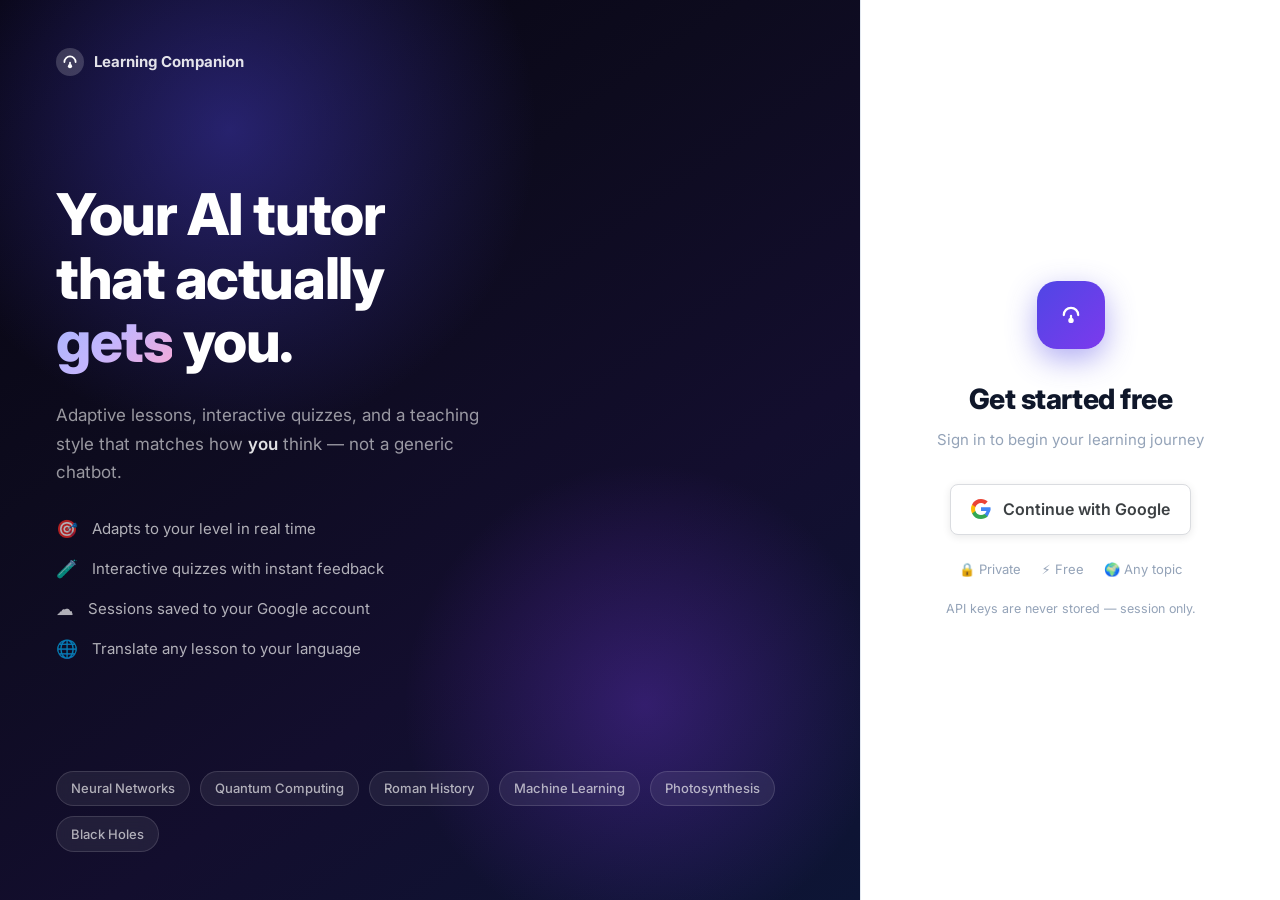
==== commit edd2bff3: "feat: full-screen split-hero login — dark hero left, clean card right" ====
--- a/index.html
+++ b/index.html
@@ -9,7 +9,7 @@
   <link href="https://fonts.googleapis.com/css2?family=Inter:wght@400;500;600;700&family=JetBrains+Mono:wght@400;500&display=swap" rel="stylesheet" />
   <!-- Google Analytics 4 -->
   <script async src="https://www.googletagmanager.com/gtag/js?id=G-GL9PBMHZ4G"></script>
-  <link rel="stylesheet" href="style.css?v=20" />
+  <link rel="stylesheet" href="style.css?v=21" />
 </head>
 <body>
   <a href="#chat-messages" class="skip-nav">Skip to conversation</a>
@@ -17,10 +17,12 @@
   <!-- Login Screen -->
   <div id="screen-login" class="screen active" role="main" aria-label="Sign in to Learning Companion">
     <div class="login-container">
-      <div class="login-card">
-        <div class="logo" aria-hidden="true">
-          <svg width="44" height="44" viewBox="0 0 40 40" fill="none">
-            <circle cx="20" cy="20" r="20" fill="#4F46E5"/>
+
+      <!-- Left: Hero panel -->
+      <div class="login-hero" aria-hidden="true">
+        <div class="login-hero-brand">
+          <svg width="28" height="28" viewBox="0 0 40 40" fill="none">
+            <circle cx="20" cy="20" r="20" fill="rgba(255,255,255,.18)"/>
             <path d="M12 20C12 15.6 15.6 12 20 12C24.4 12 28 15.6 28 20" stroke="white" stroke-width="2.5" stroke-linecap="round"/>
             <circle cx="20" cy="26" r="3" fill="white"/>
             <path d="M20 23V21" stroke="white" stroke-width="2.5" stroke-linecap="round"/>
@@ -28,15 +30,41 @@
           <span>Learning Companion</span>
         </div>
 
-        <h1 class="login-headline">Learn anything, at your pace</h1>
-        <p class="login-sub">An AI tutor that adapts to you — step by step, concept by concept.</p>
-
-        <ul class="login-features" aria-label="Features">
-          <li><span aria-hidden="true">🎯</span> Adaptive difficulty that matches your level</li>
-          <li><span aria-hidden="true">🧪</span> Interactive quizzes with instant feedback</li>
-          <li><span aria-hidden="true">☁️</span> Sessions saved to your Google account</li>
-          <li><span aria-hidden="true">🌐</span> Translate lessons to your language</li>
-        </ul>
+        <div class="login-hero-body">
+          <h1 class="login-headline">Your AI tutor<br/>that actually<br/><em>gets</em> you.</h1>
+          <p class="login-sub">Adaptive lessons, interactive quizzes, and a teaching style that matches how <strong>you</strong> think — not a generic chatbot.</p>
+
+          <ul class="login-features" aria-label="Features">
+            <li><span>🎯</span> Adapts to your level in real time</li>
+            <li><span>🧪</span> Interactive quizzes with instant feedback</li>
+            <li><span>☁️</span> Sessions saved to your Google account</li>
+            <li><span>🌐</span> Translate any lesson to your language</li>
+          </ul>
+        </div>
+
+        <!-- Decorative floating topic pills -->
+        <div class="floating-pills">
+          <span class="pill">Neural Networks</span>
+          <span class="pill">Quantum Computing</span>
+          <span class="pill">Roman History</span>
+          <span class="pill">Machine Learning</span>
+          <span class="pill">Photosynthesis</span>
+          <span class="pill">Black Holes</span>
+        </div>
+      </div>
+
+      <!-- Right: Sign-in card -->
+      <div class="login-card">
+        <div class="login-card-icon" aria-hidden="true">
+          <svg width="36" height="36" viewBox="0 0 40 40" fill="none">
+            <path d="M12 20C12 15.6 15.6 12 20 12C24.4 12 28 15.6 28 20" stroke="white" stroke-width="2.5" stroke-linecap="round"/>
+            <circle cx="20" cy="26" r="3" fill="white"/>
+            <path d="M20 23V21" stroke="white" stroke-width="2.5" stroke-linecap="round"/>
+          </svg>
+        </div>
+
+        <h2 class="login-card-title">Get started free</h2>
+        <p class="login-card-sub">Sign in to begin your learning journey</p>
 
         <div id="login-firebase-status" aria-live="polite">
           <div class="login-loading" id="login-loading" aria-label="Loading…">
@@ -54,8 +82,15 @@
           </button>
         </div>
 
-        <p class="login-note">Your API keys are never stored — session only.</p>
-      </div>
+        <div class="login-trust" aria-hidden="true">
+          <span>🔒 Private</span>
+          <span>⚡ Free</span>
+          <span>🌍 Any topic</span>
+        </div>
+
+        <p class="login-note">API keys are never stored — session only.</p>
+      </div>
+
     </div>
   </div>
 
@@ -237,6 +272,6 @@
   <script src="https://www.gstatic.com/firebasejs/10.12.0/firebase-app-compat.js"></script>
   <script src="https://www.gstatic.com/firebasejs/10.12.0/firebase-auth-compat.js"></script>
   <script src="https://www.gstatic.com/firebasejs/10.12.0/firebase-firestore-compat.js"></script>
-  <script src="app.js?v=20"></script>
+  <script src="app.js?v=21"></script>
 </body>
 </html>
--- a/style.css
+++ b/style.css
@@ -60,137 +60,206 @@
 .screen.active { display: flex; }
 
 /* ═══════════════════════════════════════════════════════════ */
-/* LOGIN SCREEN                                               */
+/* LOGIN SCREEN — SPLIT HERO                                  */
 /* ═══════════════════════════════════════════════════════════ */
+#screen-login { width: 100%; min-height: 100vh; }
+
 .login-container {
+  display: grid;
+  grid-template-columns: 1fr 420px;
   min-height: 100vh;
-  display: flex;
-  align-items: center;
-  justify-content: center;
-  padding: 2rem 1rem;
-  background: linear-gradient(145deg, #0a0718 0%, #130e2e 40%, #1a0a3d 70%, #0d1a40 100%);
+  width: 100%;
+}
+
+/* ── Left: Hero panel ─────────────────────────────────────── */
+.login-hero {
+  background: linear-gradient(145deg, #06040f 0%, #0d0b1e 35%, #130e2e 65%, #0d1535 100%);
+  padding: 3rem 3.5rem;
+  display: flex;
+  flex-direction: column;
+  gap: 2.5rem;
   position: relative;
   overflow: hidden;
 }
 
-/* Animated glow orbs */
-.login-container::before,
-.login-container::after {
+.login-hero::before {
   content: '';
   position: absolute;
-  border-radius: 50%;
-  filter: blur(90px);
+  width: 700px; height: 700px; border-radius: 50%;
+  background: radial-gradient(circle, rgba(79,70,229,.42) 0%, transparent 62%);
+  top: -220px; left: -120px;
+  animation: orb-drift 16s ease-in-out infinite alternate;
   pointer-events: none;
 }
-.login-container::before {
-  width: 600px; height: 600px;
-  background: radial-gradient(circle, rgba(79,70,229,.55) 0%, transparent 65%);
-  top: -150px; left: -150px;
-  animation: orb-drift 14s ease-in-out infinite alternate;
-}
-.login-container::after {
-  width: 500px; height: 500px;
-  background: radial-gradient(circle, rgba(124,58,237,.45) 0%, transparent 65%);
-  bottom: -120px; right: -120px;
-  animation: orb-drift 18s ease-in-out infinite alternate-reverse;
+.login-hero::after {
+  content: '';
+  position: absolute;
+  width: 550px; height: 550px; border-radius: 50%;
+  background: radial-gradient(circle, rgba(124,58,237,.32) 0%, transparent 62%);
+  bottom: -80px; right: -60px;
+  animation: orb-drift 20s ease-in-out infinite alternate-reverse;
+  pointer-events: none;
 }
 @keyframes orb-drift {
-  from { transform: translate(0, 0) scale(1); }
-  to   { transform: translate(50px, 40px) scale(1.12); }
-}
-
-.login-card {
-  background: rgba(255,255,255,.97);
-  backdrop-filter: blur(24px);
-  border-radius: 24px;
-  box-shadow: 0 32px 80px rgba(0,0,0,.5), 0 0 0 1px rgba(255,255,255,.12), inset 0 1px 0 rgba(255,255,255,.8);
-  padding: 2.75rem 2.25rem;
-  max-width: 420px; width: 100%;
-  text-align: center;
+  from { transform: translate(0,0) scale(1); }
+  to   { transform: translate(50px, 40px) scale(1.14); }
+}
+
+.login-hero-brand {
+  display: flex; align-items: center; gap: .625rem;
+  font-size: .9375rem; font-weight: 700;
+  color: rgba(255,255,255,.88);
   position: relative; z-index: 1;
 }
 
-.login-card .logo {
-  justify-content: center;
-  margin-bottom: 1.5rem;
+.login-hero-body {
+  flex: 1;
+  display: flex; flex-direction: column; justify-content: center; gap: 1.75rem;
+  position: relative; z-index: 1;
 }
 
 .login-headline {
-  font-size: 1.8rem;
+  font-size: clamp(2.75rem, 4.5vw, 4rem);
   font-weight: 800;
-  line-height: 1.2;
-  margin-bottom: .5rem;
-  background: linear-gradient(135deg, #1E1B4B 0%, #4F46E5 60%, #7C3AED 100%);
+  line-height: 1.1;
+  letter-spacing: -.025em;
+  color: #fff;
+}
+.login-headline em {
+  font-style: normal;
+  background: linear-gradient(135deg, #A5B4FC 0%, #C4B5FD 50%, #F9A8D4 100%);
   -webkit-background-clip: text;
   -webkit-text-fill-color: transparent;
   background-clip: text;
 }
 
 .login-sub {
-  color: var(--text-2);
+  font-size: 1.0625rem;
+  color: rgba(255,255,255,.58);
+  line-height: 1.68;
+  max-width: 440px;
+}
+.login-sub strong { color: rgba(255,255,255,.88); font-weight: 600; }
+
+.login-features {
+  list-style: none; margin: 0; padding: 0;
+  display: flex; flex-direction: column; gap: .75rem;
+}
+.login-features li {
+  display: flex; align-items: center; gap: .875rem;
   font-size: .9375rem;
-  margin-bottom: 1.5rem;
-  line-height: 1.6;
-}
-
-.login-features {
-  list-style: none;
-  text-align: left;
-  margin: 0 0 1.75rem;
+  color: rgba(255,255,255,.68);
+}
+.login-features li span { font-size: 1.1rem; flex-shrink: 0; }
+
+/* Floating topic pills */
+.floating-pills {
+  display: flex; flex-wrap: wrap; gap: .625rem;
+  position: relative; z-index: 1;
+}
+.pill {
+  padding: .4rem .875rem;
+  border-radius: 999px;
+  background: rgba(255,255,255,.07);
+  border: 1px solid rgba(255,255,255,.13);
+  font-size: .8125rem; font-weight: 500;
+  color: rgba(255,255,255,.65);
+  backdrop-filter: blur(8px);
+  animation: pill-bob 4s ease-in-out infinite;
+}
+.pill:nth-child(2) { animation-delay: .7s;  animation-duration: 5.1s; }
+.pill:nth-child(3) { animation-delay: 1.4s; animation-duration: 4.6s; }
+.pill:nth-child(4) { animation-delay: 2.1s; animation-duration: 5.4s; }
+.pill:nth-child(5) { animation-delay: .4s;  animation-duration: 4.9s; }
+.pill:nth-child(6) { animation-delay: 1.8s; animation-duration: 5.2s; }
+@keyframes pill-bob {
+  0%, 100% { transform: translateY(0); }
+  50%       { transform: translateY(-6px); }
+}
+
+/* ── Right: Sign-in card ──────────────────────────────────── */
+.login-card {
+  background: var(--surface);
+  border-left: 1px solid var(--border);
   display: flex;
   flex-direction: column;
-  gap: .5rem;
-  background: linear-gradient(135deg, #F5F3FF, #EEF2FF);
-  border-radius: var(--radius-md);
-  padding: 1rem 1.25rem;
-  border: 1px solid #DDD6FE;
-}
-.login-features li {
-  font-size: .875rem;
-  color: var(--text-2);
-  display: flex;
-  align-items: center;
-  gap: .5rem;
+  align-items: center;
+  justify-content: center;
+  padding: 3rem 2.5rem;
+  gap: 0;
+}
+
+.login-card-icon {
+  width: 68px; height: 68px;
+  border-radius: 20px;
+  background: linear-gradient(135deg, #4F46E5, #7C3AED);
+  display: flex; align-items: center; justify-content: center;
+  box-shadow: 0 10px 30px rgba(79,70,229,.45);
+  margin-bottom: 1.75rem;
+}
+
+.login-card-title {
+  font-size: 1.75rem; font-weight: 800;
+  color: var(--text-1);
+  text-align: center;
+  margin-bottom: .4rem;
+  letter-spacing: -.02em;
+}
+
+.login-card-sub {
+  font-size: .9375rem; color: var(--text-3);
+  text-align: center; margin-bottom: 2rem;
+}
+
+.login-loading {
+  display: flex; align-items: center; justify-content: center;
+  gap: .625rem; color: var(--text-3); font-size: .875rem;
+  padding: .8rem; margin-bottom: 1.5rem;
+  width: 100%; max-width: 320px;
 }
 
 .btn-google-signin-lg {
-  display: flex;
-  align-items: center;
-  justify-content: center;
-  gap: .75rem;
-  width: 100%;
-  padding: .875rem 1.25rem;
-  background: #fff;
-  color: #3c4043;
-  font-family: inherit;
-  font-size: 1rem;
-  font-weight: 600;
-  border: 1.5px solid #E0E0E0;
+  display: flex; align-items: center; justify-content: center; gap: .75rem;
+  width: 100%; max-width: 320px;
+  padding: .9rem 1.25rem;
+  background: #fff; color: #3c4043;
+  font-family: inherit; font-size: 1rem; font-weight: 600;
+  border: 1.5px solid #DADCE0;
   border-radius: var(--radius-sm);
   cursor: pointer;
   transition: box-shadow var(--transition), background var(--transition), transform var(--transition);
-  box-shadow: 0 2px 10px rgba(0,0,0,.1);
-  margin-bottom: 1rem;
+  box-shadow: 0 2px 8px rgba(0,0,0,.09);
+  margin-bottom: 1.5rem;
 }
 .btn-google-signin-lg:hover {
-  background: #FAFAFA;
-  box-shadow: 0 6px 20px rgba(0,0,0,.15);
+  background: #F8F9FA;
+  box-shadow: 0 6px 20px rgba(0,0,0,.14);
   transform: translateY(-1px);
 }
 .btn-google-signin-lg:active { transform: translateY(0); }
 
-.login-loading {
-  display: flex;
-  align-items: center;
-  justify-content: center;
-  gap: .625rem;
-  color: var(--text-3);
-  font-size: .875rem;
-  padding: .8rem;
-  margin-bottom: 1rem;
-}
-
-.login-note { font-size: .78rem; color: var(--text-3); margin: 0; }
+.login-trust {
+  display: flex; gap: 1.25rem;
+  font-size: .8125rem; color: var(--text-3);
+  margin-bottom: 1.25rem;
+}
+
+.login-note { font-size: .78rem; color: var(--text-3); text-align: center; margin: 0; }
+
+/* Mobile: stack vertically, hide hero */
+@media (max-width: 860px) {
+  .login-container { grid-template-columns: 1fr; }
+  .login-hero { display: none; }
+  .login-card {
+    border-left: none;
+    min-height: 100vh;
+    background: linear-gradient(145deg, #06040f 0%, #0d0b1e 100%);
+  }
+  .login-card-title, .login-card-sub { color: #fff; }
+  .login-card-sub { color: rgba(255,255,255,.6); }
+  .login-trust { color: rgba(255,255,255,.45); }
+  .login-note { color: rgba(255,255,255,.35); }
+}
 
 /* ═══════════════════════════════════════════════════════════ */
 /* SETUP SCREEN                                               */
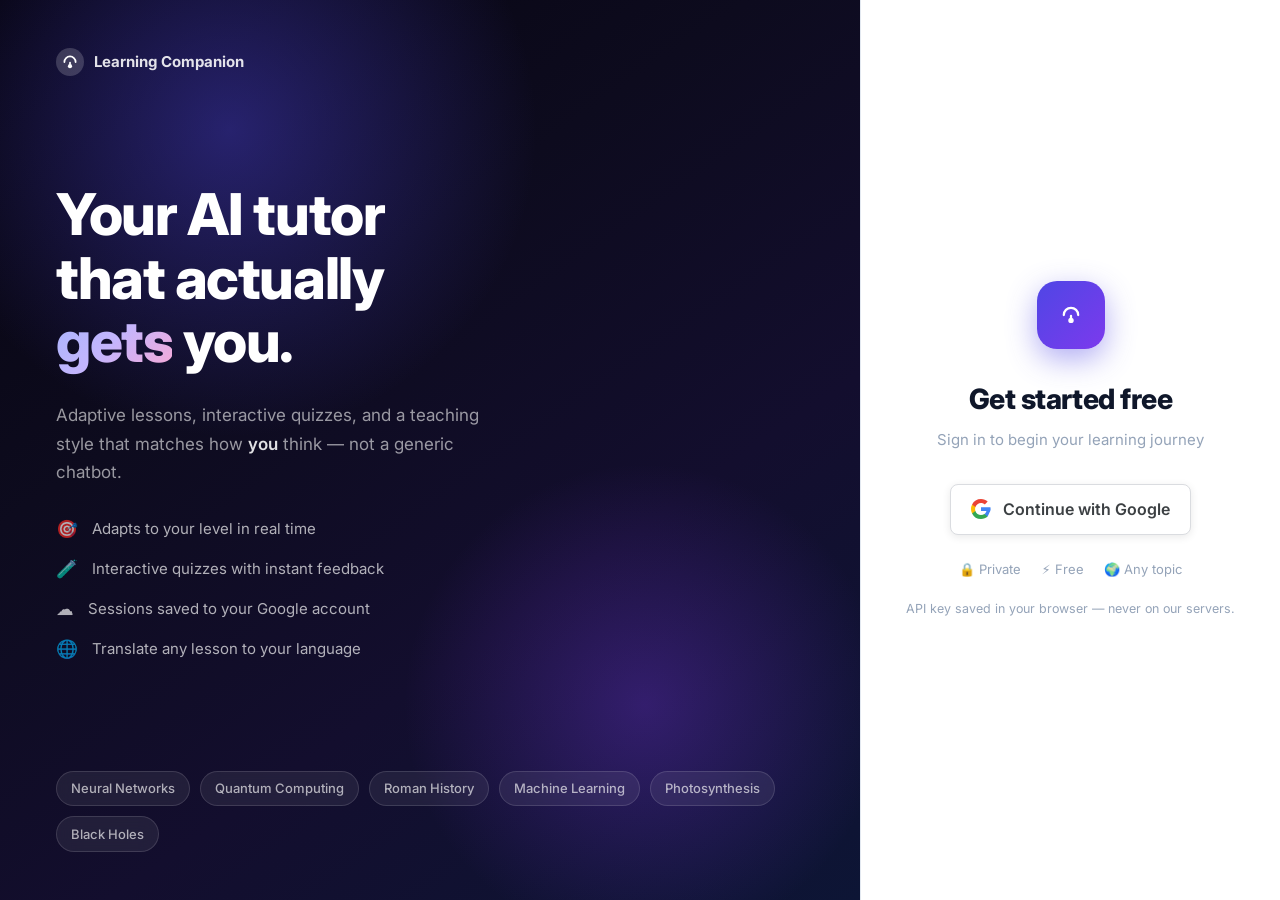
==== commit bb8a64bd: "ux: save API key to localStorage — enter once, never again" ====
--- a/index.html
+++ b/index.html
@@ -9,7 +9,7 @@
   <link href="https://fonts.googleapis.com/css2?family=Inter:wght@400;500;600;700&family=JetBrains+Mono:wght@400;500&display=swap" rel="stylesheet" />
   <!-- Google Analytics 4 -->
   <script async src="https://www.googletagmanager.com/gtag/js?id=G-GL9PBMHZ4G"></script>
-  <link rel="stylesheet" href="style.css?v=21" />
+  <link rel="stylesheet" href="style.css?v=22" />
 </head>
 <body>
   <a href="#chat-messages" class="skip-nav">Skip to conversation</a>
@@ -88,7 +88,7 @@
           <span>🌍 Any topic</span>
         </div>
 
-        <p class="login-note">API keys are never stored — session only.</p>
+        <p class="login-note">API key saved in your browser — never on our servers.</p>
       </div>
 
     </div>
@@ -126,53 +126,33 @@
       </div>
 
       <form id="setup-form" novalidate>
-        <div class="field-group">
+
+        <!-- API key: shown first time, hidden once saved -->
+        <div class="field-group" id="api-key-group">
           <label for="api-key">Gemini API Key <span class="required" aria-label="required">*</span></label>
           <input type="password" id="api-key" placeholder="AIza…" autocomplete="off" required aria-describedby="api-key-hint" maxlength="50" />
-          <span id="api-key-hint" class="field-hint">Get a free key at <strong>aistudio.google.com/apikey</strong> — never stored, session only.</span>
+          <span id="api-key-hint" class="field-hint">Get a free key at <strong>aistudio.google.com/apikey</strong> — saved in your browser.</span>
+        </div>
+
+        <!-- Shown once key is saved -->
+        <div id="api-key-saved" class="api-configured" hidden>
+          <div class="api-configured-badge">
+            <svg width="14" height="14" viewBox="0 0 16 16" fill="none" aria-hidden="true"><path d="M3 8L7 12L13 4" stroke="currentColor" stroke-width="2" stroke-linecap="round" stroke-linejoin="round"/></svg>
+            API key ready
+          </div>
+          <button type="button" id="btn-change-key" class="btn-link">Change</button>
         </div>
 
         <div class="field-group">
-          <label for="model-select">Gemini Model</label>
-          <select id="model-select" aria-describedby="model-hint">
-            <optgroup label="Gemini 3 (Preview)">
-              <option value="gemini-3.1-pro-preview">gemini-3.1-pro-preview — newest &amp; smartest ✨</option>
-              <option value="gemini-3-flash-preview">gemini-3-flash-preview — next-gen, fast</option>
-            </optgroup>
-            <optgroup label="Gemini 2.5 (Stable)">
-              <option value="gemini-2.5-pro">gemini-2.5-pro — best stable, deep reasoning</option>
-              <option value="gemini-2.5-flash" selected>gemini-2.5-flash — fast + smart ⚡ (recommended)</option>
-              <option value="gemini-2.5-flash-lite">gemini-2.5-flash-lite — fastest, lightest</option>
-            </optgroup>
-            <optgroup label="Gemini 2.0">
-              <option value="gemini-2.0-flash">gemini-2.0-flash — reliable fallback</option>
-            </optgroup>
-          </select>
-          <span id="model-hint" class="field-hint">Paid key: no rate limits on any model. Gemini 3.1 Pro gives the best teaching quality.</span>
-        </div>
-
-        <div class="field-group">
-          <label for="topic">Topic to Learn <span class="required" aria-label="required">*</span></label>
-          <input type="text" id="topic" placeholder="e.g. Neural networks, Quantum computing, Roman history…" required aria-describedby="topic-hint" maxlength="200" />
-          <span id="topic-hint" class="field-hint">Be as specific or broad as you like.</span>
+          <label for="topic">What do you want to learn? <span class="required" aria-label="required">*</span></label>
+          <input type="text" id="topic" placeholder="e.g. How does the internet work? Dinosaurs. Black holes." required aria-describedby="topic-hint" maxlength="200" />
+          <span id="topic-hint" class="field-hint">Be as simple or specific as you like — I'll adapt.</span>
         </div>
 
         <div class="field-group">
           <label for="background">Your Background <span class="optional">(optional)</span></label>
-          <input type="text" id="background" placeholder="e.g. Software engineer with no ML experience" aria-describedby="background-hint" maxlength="300" />
-          <span id="background-hint" class="field-hint">Helps me tailor analogies and examples for you.</span>
-        </div>
-
-        <div class="field-group">
-          <label for="goal">Learning Goal <span class="optional">(optional)</span></label>
-          <input type="text" id="goal" placeholder="e.g. Understand enough to read research papers" aria-describedby="goal-hint" maxlength="300" />
-          <span id="goal-hint" class="field-hint">What do you want to be able to do after this session?</span>
-        </div>
-
-        <div class="field-group">
-          <label for="translate-key">Translation API Key <span class="optional">(optional)</span></label>
-          <input type="password" id="translate-key" placeholder="AIza…" autocomplete="off" aria-describedby="translate-key-hint" maxlength="50" />
-          <span id="translate-key-hint" class="field-hint">Enables 🌐 Translate on any AI message. Get a key at <strong>console.cloud.google.com</strong> with Cloud Translation API enabled.</span>
+          <input type="text" id="background" placeholder="e.g. I'm in 5th grade" aria-describedby="background-hint" maxlength="300" />
+          <span id="background-hint" class="field-hint">Helps me use the right words and analogies for you.</span>
         </div>
 
         <button type="submit" class="btn-primary" id="start-btn">
@@ -181,6 +161,42 @@
             <path d="M3 8H13M13 8L9 4M13 8L9 12" stroke="currentColor" stroke-width="1.5" stroke-linecap="round" stroke-linejoin="round"/>
           </svg>
         </button>
+
+        <!-- Advanced settings collapsed by default -->
+        <details class="advanced-settings">
+          <summary>Advanced settings</summary>
+          <div class="advanced-inner">
+            <div class="field-group">
+              <label for="goal">Learning Goal <span class="optional">(optional)</span></label>
+              <input type="text" id="goal" placeholder="e.g. Understand enough to read research papers" aria-describedby="goal-hint" maxlength="300" />
+              <span id="goal-hint" class="field-hint">What do you want to be able to do after this session?</span>
+            </div>
+            <div class="field-group">
+              <label for="model-select">AI Model</label>
+              <select id="model-select" aria-describedby="model-hint">
+                <optgroup label="Gemini 3 (Preview)">
+                  <option value="gemini-3.1-pro-preview">gemini-3.1-pro-preview — newest &amp; smartest ✨</option>
+                  <option value="gemini-3-flash-preview">gemini-3-flash-preview — next-gen, fast</option>
+                </optgroup>
+                <optgroup label="Gemini 2.5 (Stable)">
+                  <option value="gemini-2.5-pro">gemini-2.5-pro — deep reasoning</option>
+                  <option value="gemini-2.5-flash" selected>gemini-2.5-flash — fast + smart ⚡</option>
+                  <option value="gemini-2.5-flash-lite">gemini-2.5-flash-lite — fastest</option>
+                </optgroup>
+                <optgroup label="Gemini 2.0">
+                  <option value="gemini-2.0-flash">gemini-2.0-flash — reliable fallback</option>
+                </optgroup>
+              </select>
+              <span id="model-hint" class="field-hint">Gemini 2.5 Flash recommended for most users.</span>
+            </div>
+            <div class="field-group">
+              <label for="translate-key">Translation API Key <span class="optional">(optional)</span></label>
+              <input type="password" id="translate-key" placeholder="AIza…" autocomplete="off" aria-describedby="translate-key-hint" maxlength="50" />
+              <span id="translate-key-hint" class="field-hint">Enables 🌐 Translate on any message. Cloud Translation API key from <strong>console.cloud.google.com</strong>.</span>
+            </div>
+          </div>
+        </details>
+
       </form>
     </div>
   </div>
@@ -272,6 +288,6 @@
   <script src="https://www.gstatic.com/firebasejs/10.12.0/firebase-app-compat.js"></script>
   <script src="https://www.gstatic.com/firebasejs/10.12.0/firebase-auth-compat.js"></script>
   <script src="https://www.gstatic.com/firebasejs/10.12.0/firebase-firestore-compat.js"></script>
-  <script src="app.js?v=21"></script>
+  <script src="app.js?v=22"></script>
 </body>
 </html>
--- a/style.css
+++ b/style.css
@@ -402,6 +402,55 @@
 }
 .btn-ghost:hover { background: var(--sb-btn-hov); color: var(--sb-text); }
 
+/* ── API key saved indicator ──────────────────────────────── */
+.api-configured {
+  display: flex;
+  align-items: center;
+  justify-content: space-between;
+  padding: .625rem .875rem;
+  background: #F0FDF4;
+  border: 1.5px solid #86EFAC;
+  border-radius: var(--radius-sm);
+  margin-bottom: 1.25rem;
+}
+.api-configured-badge {
+  display: flex;
+  align-items: center;
+  gap: .5rem;
+  font-size: .875rem;
+  font-weight: 600;
+  color: #15803D;
+}
+
+/* ── Advanced settings collapsible ───────────────────────── */
+.advanced-settings {
+  margin-top: 1rem;
+  border-top: 1px solid var(--border);
+  padding-top: .875rem;
+}
+.advanced-settings summary {
+  font-size: .8125rem;
+  font-weight: 600;
+  color: var(--text-3);
+  cursor: pointer;
+  list-style: none;
+  display: flex;
+  align-items: center;
+  gap: .375rem;
+  user-select: none;
+  margin-bottom: 0;
+}
+.advanced-settings summary::-webkit-details-marker { display: none; }
+.advanced-settings summary::before {
+  content: '›';
+  font-size: 1rem;
+  line-height: 1;
+  transition: transform var(--transition);
+}
+.advanced-settings[open] summary::before { transform: rotate(90deg); }
+.advanced-settings summary:hover { color: var(--text-2); }
+.advanced-inner { padding-top: 1rem; display: flex; flex-direction: column; gap: 0; }
+
 /* ── Auth Elements ────────────────────────────────────────── */
 .auth-avatar { width: 28px; height: 28px; border-radius: 50%; object-fit: cover; flex-shrink: 0; }
 .auth-name { font-weight: 600; color: var(--text-1); flex: 1; min-width: 0; overflow: hidden; text-overflow: ellipsis; white-space: nowrap; }
